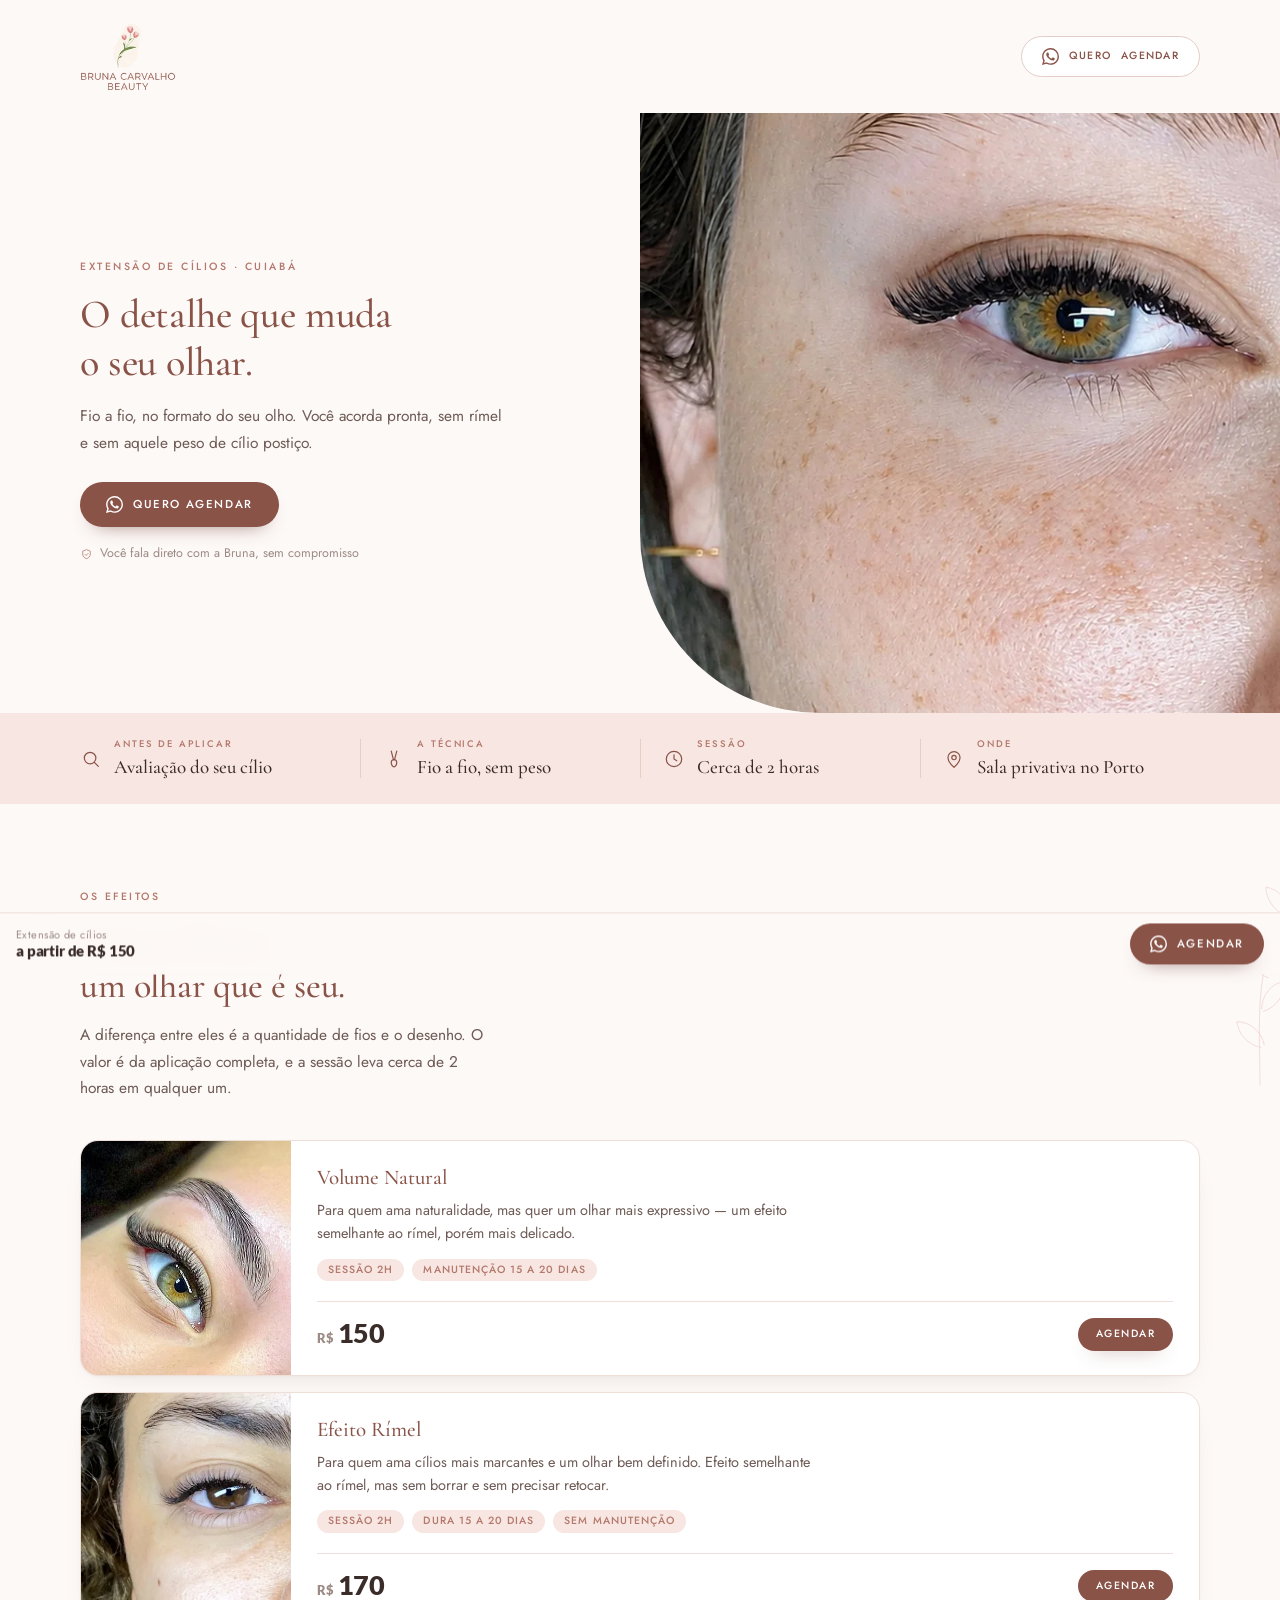
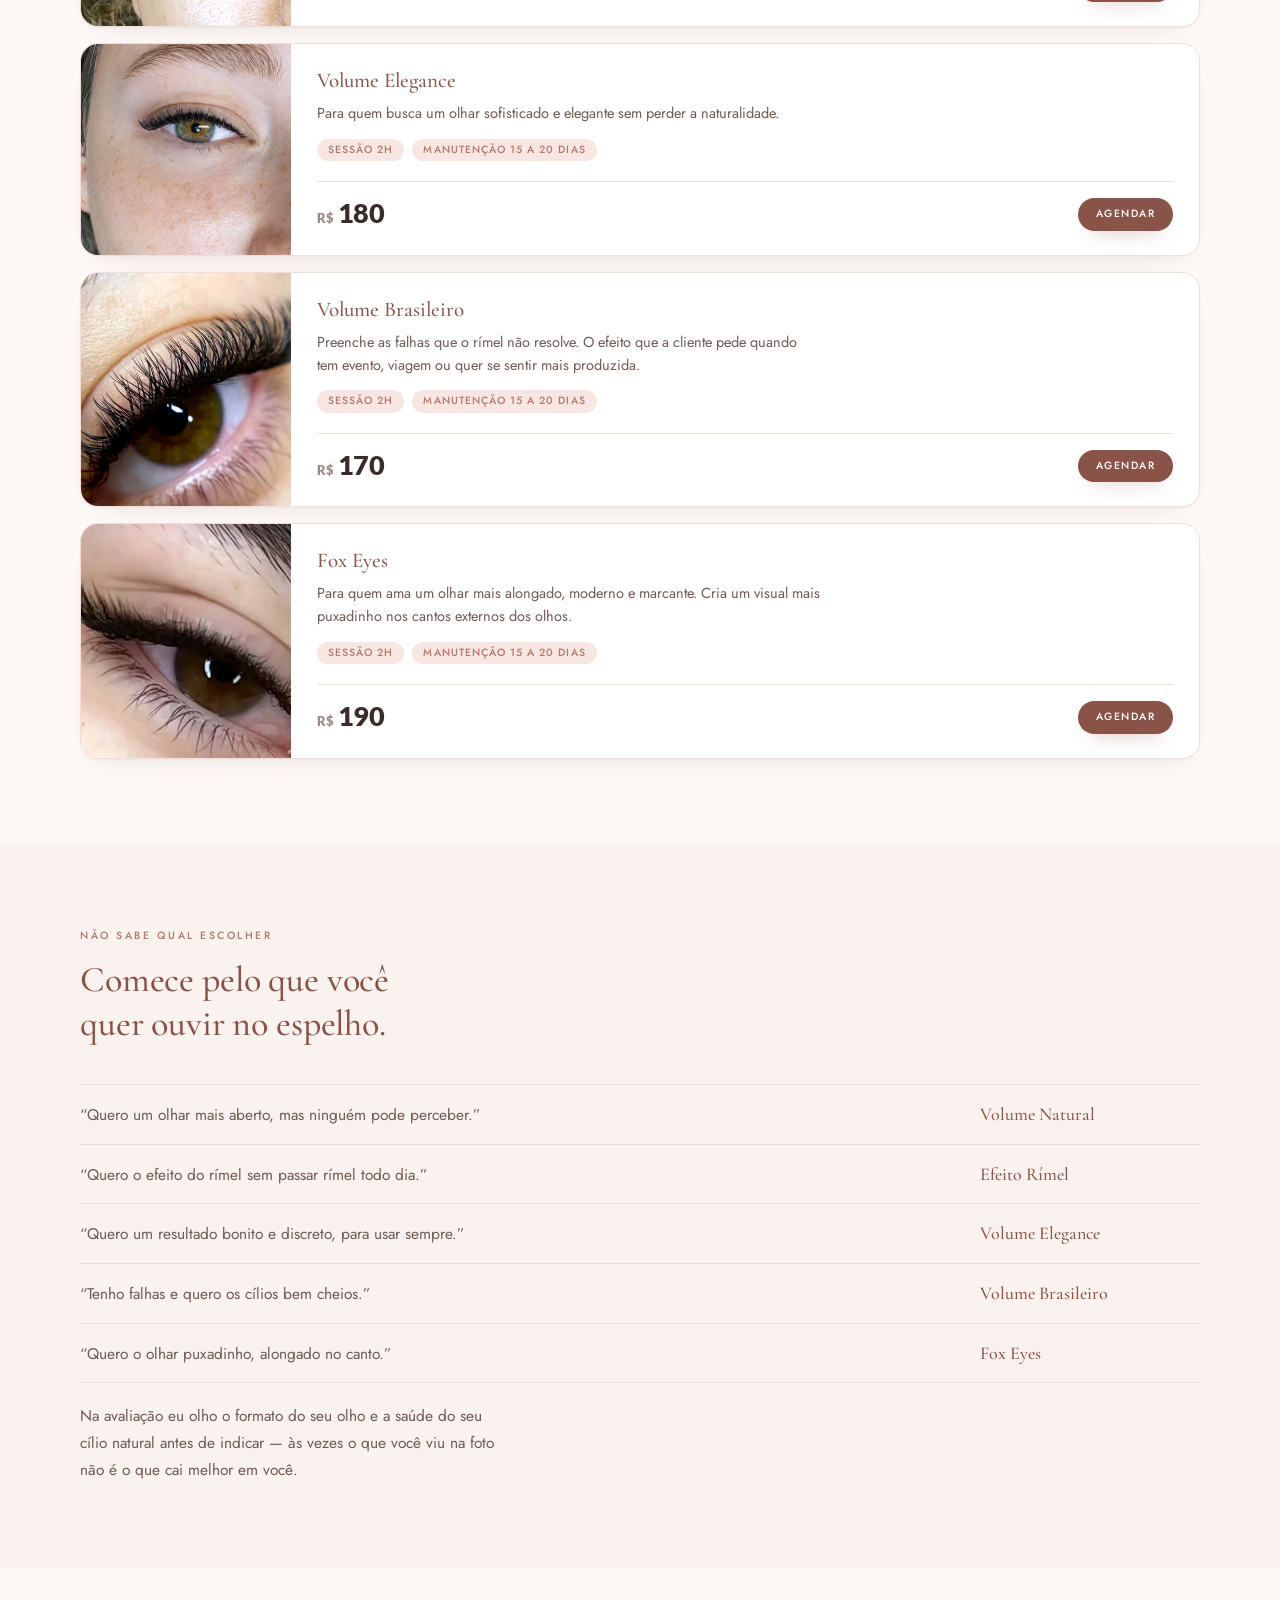
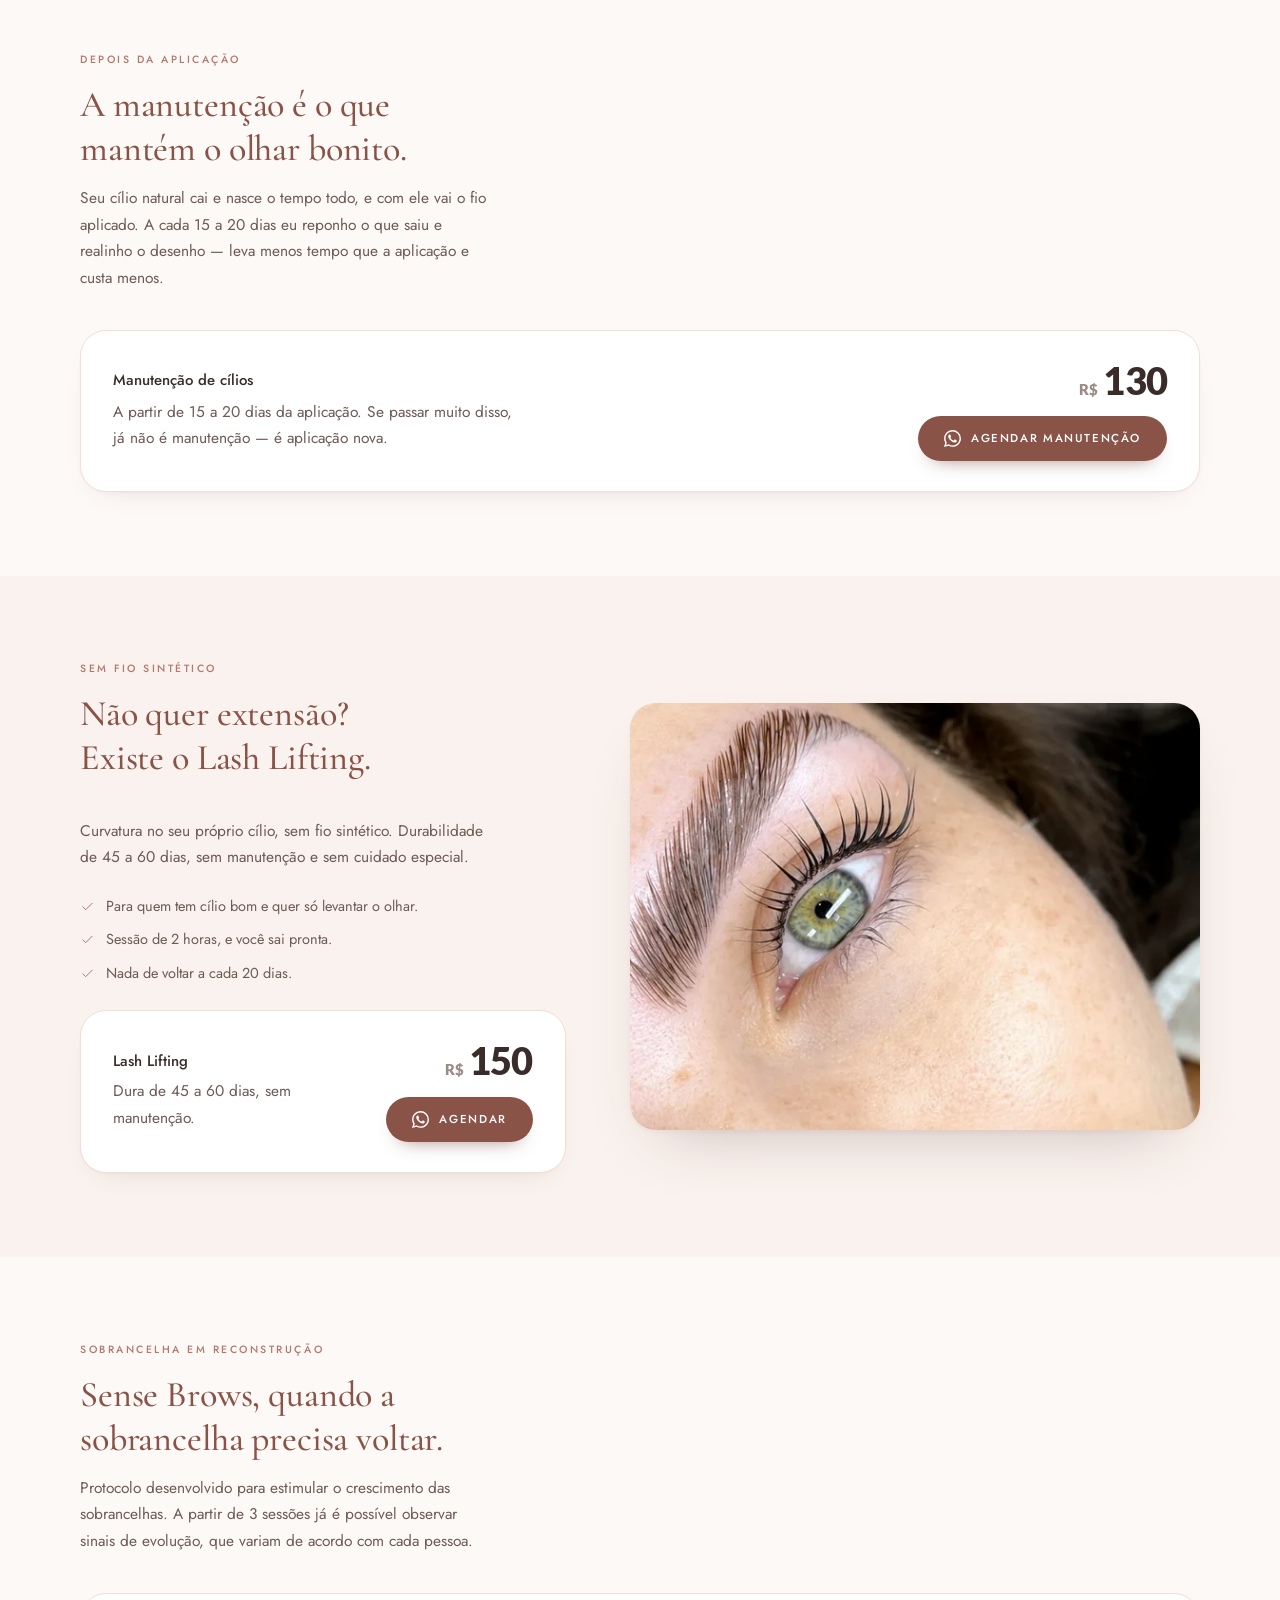
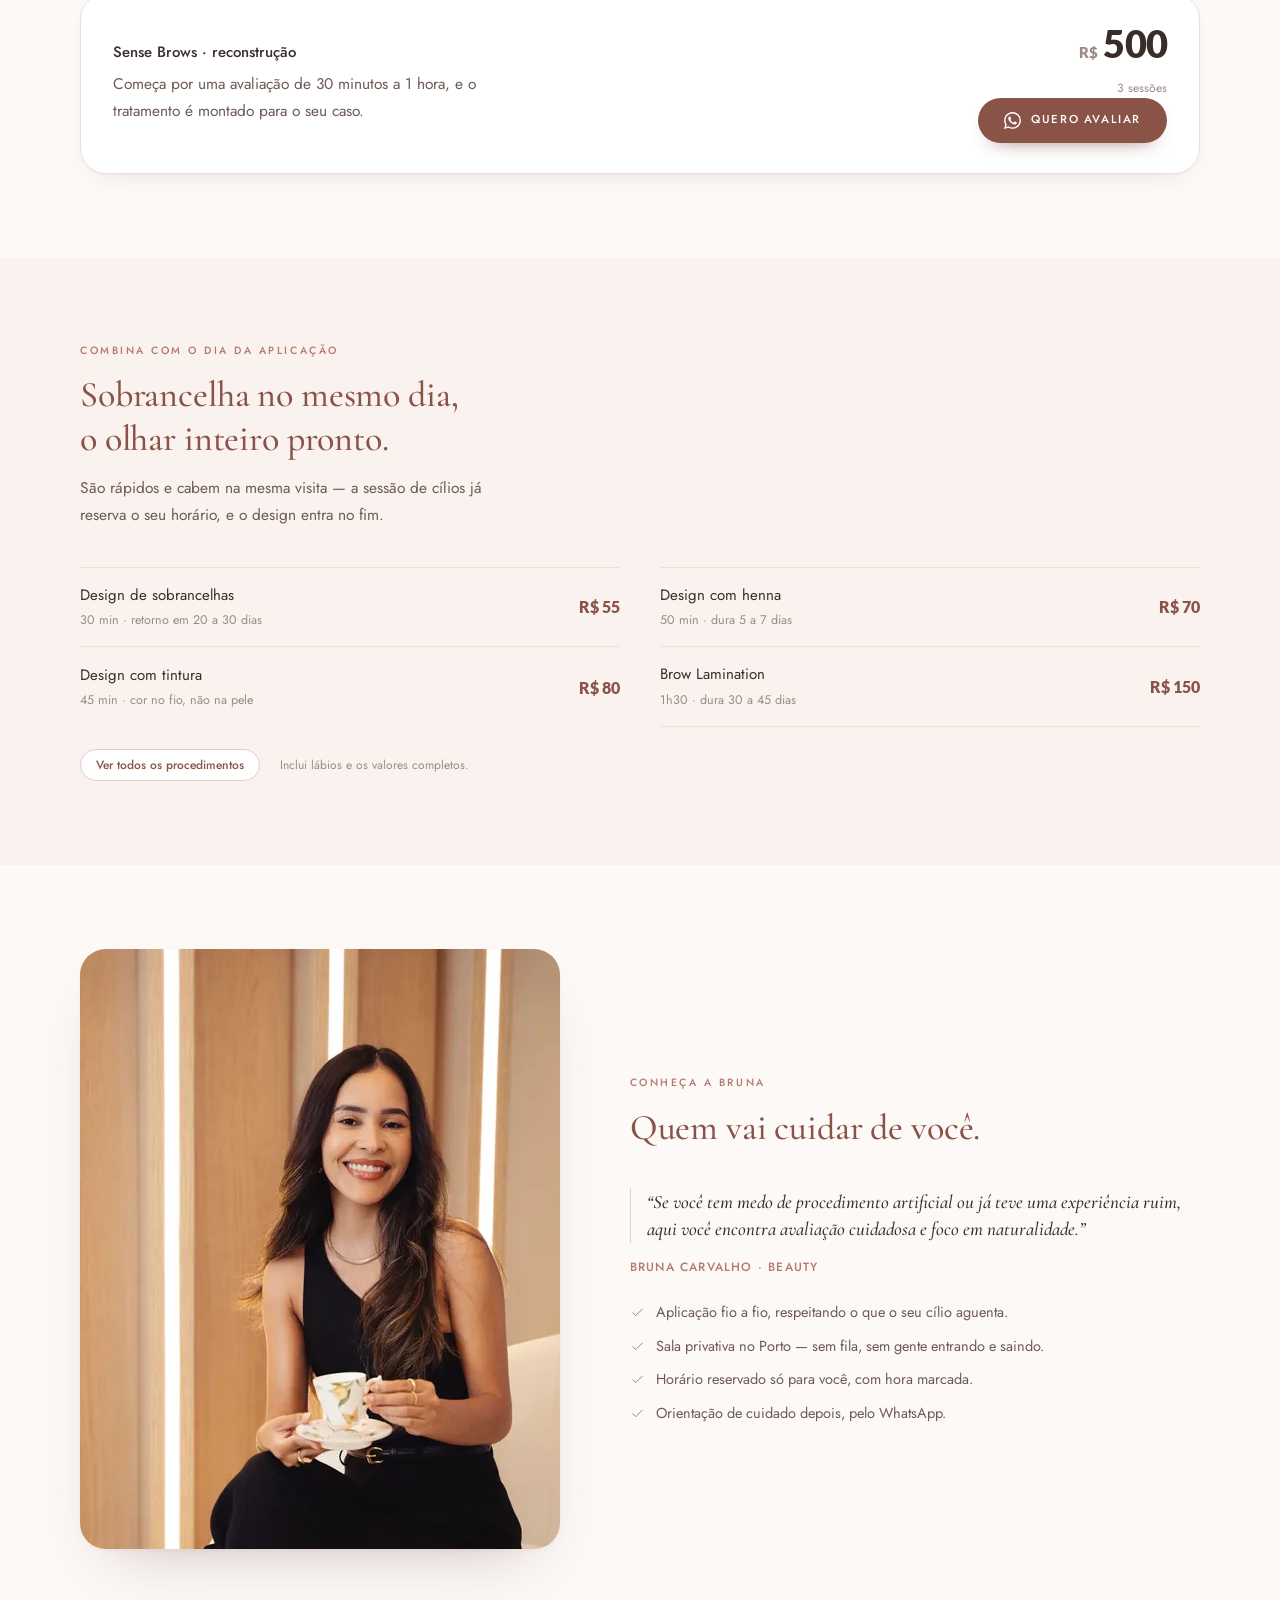
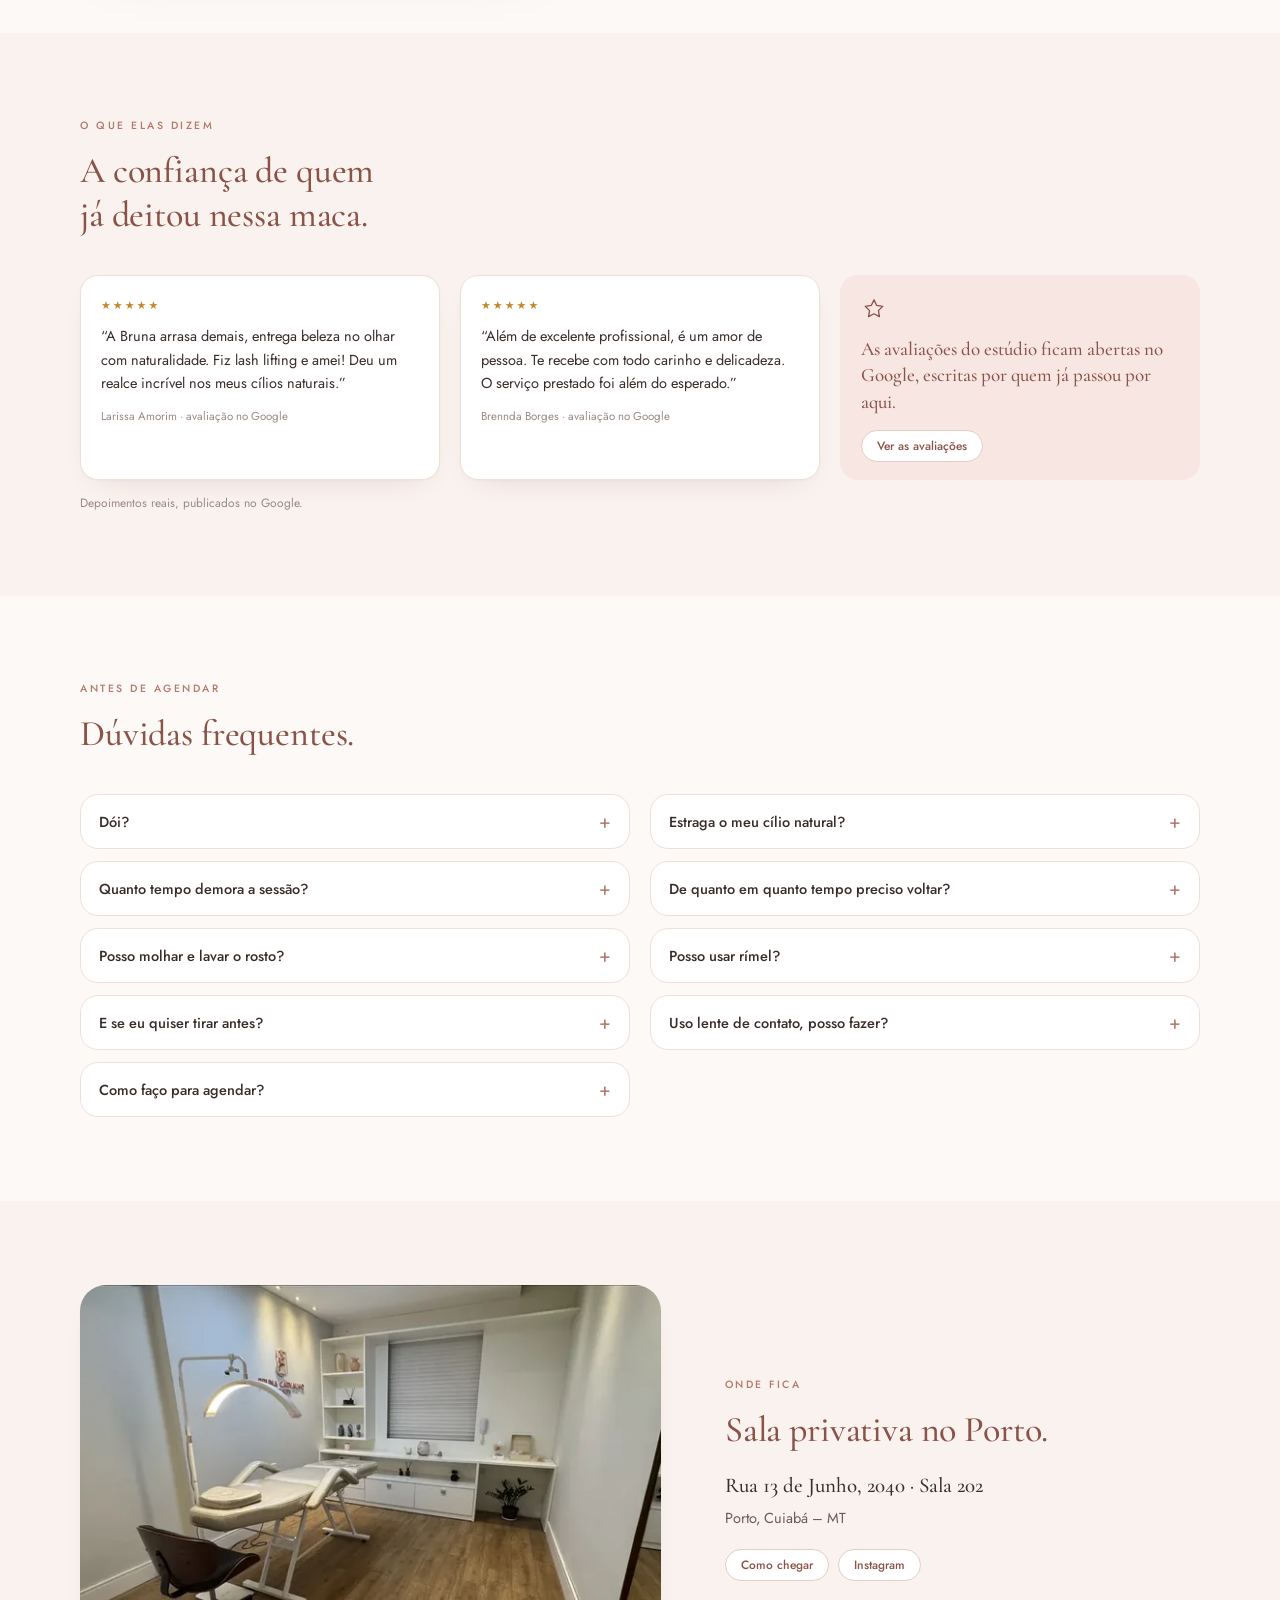
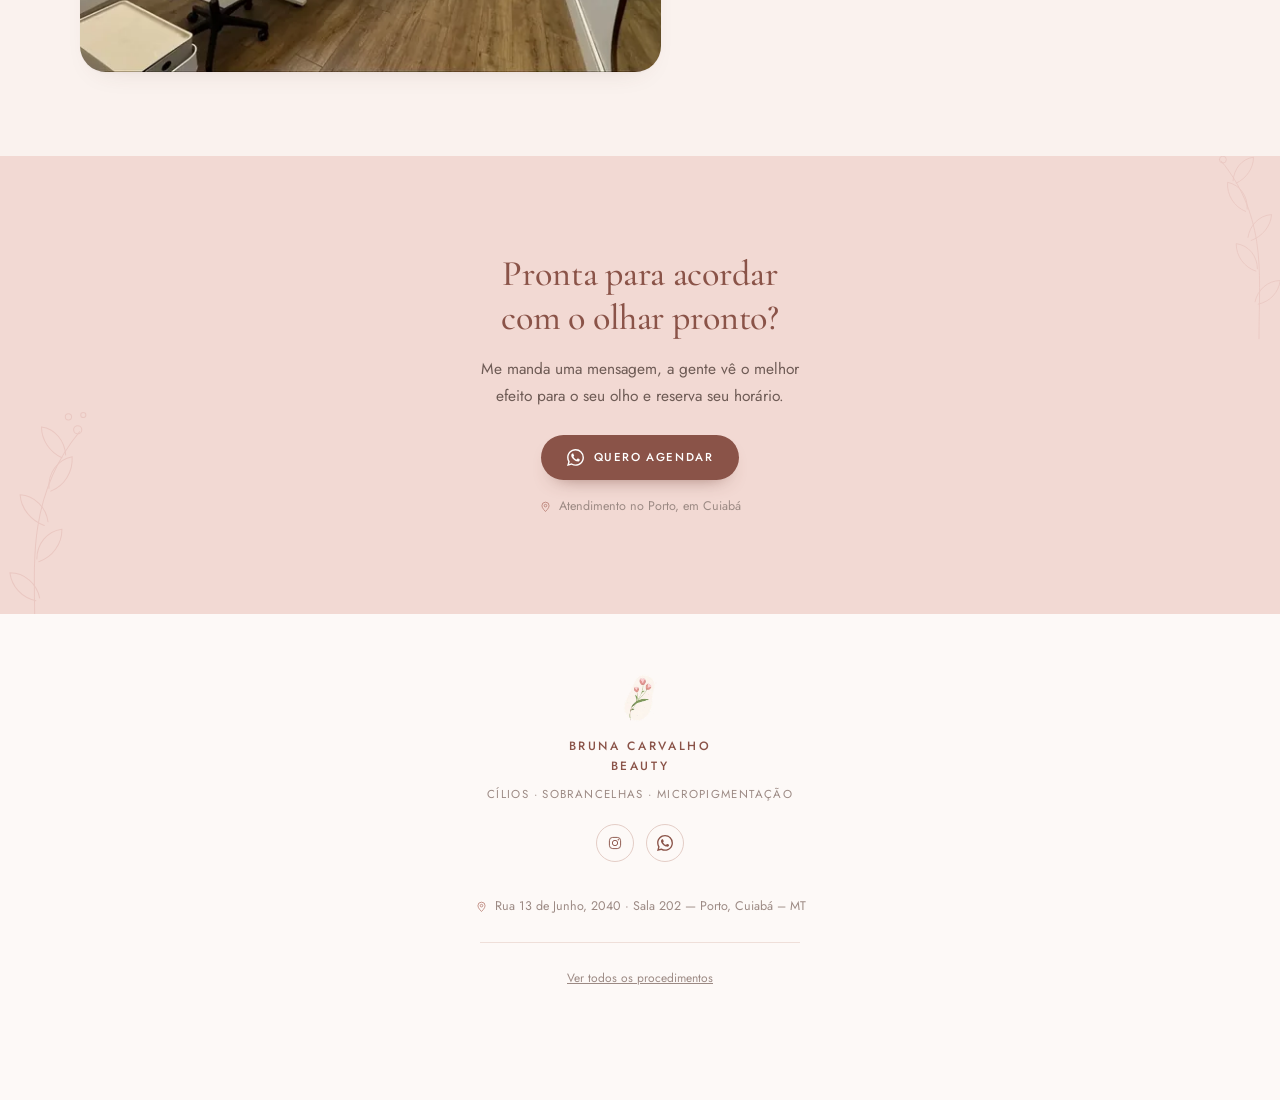
==== cilios/index.html @ a5064b91 "Add files via upload Landing de extensao de cilios" ====
<!doctype html>
<html lang="pt-BR">
<head>
<meta charset="utf-8">
<meta name="viewport" content="width=device-width, initial-scale=1, viewport-fit=cover">
<title>Extensão de Cílios em Cuiabá — Bruna Carvalho Beauty</title>
<meta name="description" content="Extensão de cílios fio a fio no Porto, em Cuiabá. Volume Natural, Efeito Rímel, Elegance, Brasileiro e Fox Eyes a partir de R$ 150, com avaliação do seu cílio antes de aplicar.">
<meta name="theme-color" content="#FDF9F7">
<meta name="color-scheme" content="light only">
<link rel="canonical" href="https://brunacarvalho.social.br/cilios/">
<meta property="og:type" content="website">
<meta property="og:title" content="Extensão de Cílios em Cuiabá — Bruna Carvalho Beauty">
<meta property="og:description" content="Cílios fio a fio, no formato do seu olho. Cinco efeitos a partir de R$ 150, em sala privativa no Porto, em Cuiabá.">
<meta property="og:image" content="https://brunacarvalho.social.br/cilios/img/hero-800.webp">
<meta property="og:locale" content="pt_BR">
<link rel="icon" href="data:image/svg+xml,%3Csvg xmlns='http://www.w3.org/2000/svg' viewBox='0 0 32 32'%3E%3Crect width='32' height='32' rx='7' fill='%23FDF9F7'/%3E%3Ctext x='16' y='22' font-family='Georgia,serif' font-size='17' fill='%238A5348' text-anchor='middle'%3EB%3C/text%3E%3C/svg%3E">
<link rel="preload" as="font" type="font/woff2" href="/assets/fonts/cormorant-garamond-latin-500-normal.woff2" crossorigin>
<link rel="preload" as="font" type="font/woff2" href="/assets/fonts/jost-latin-400-normal.woff2" crossorigin>
<link rel="preload" as="image" href="/cilios/img/hero-800.webp" imagesrcset="/cilios/img/hero-480.webp 480w, /cilios/img/hero-800.webp 800w, /cilios/img/hero-1100.webp 1100w" imagesizes="(max-width:900px) 100vw, 50vw">
<style>
@font-face{font-family:'Cormorant Garamond';font-weight:500;font-display:swap;src:url(/assets/fonts/cormorant-garamond-latin-500-normal.woff2) format('woff2')}
@font-face{font-family:'Cormorant Garamond';font-weight:500;font-style:italic;font-display:swap;src:url(/assets/fonts/cormorant-garamond-latin-500-italic.woff2) format('woff2')}
@font-face{font-family:'Jost';font-weight:400;font-display:swap;src:url(/assets/fonts/jost-latin-400-normal.woff2) format('woff2')}
@font-face{font-family:'Jost';font-weight:500;font-display:swap;src:url(/assets/fonts/jost-latin-500-normal.woff2) format('woff2')}
@font-face{font-family:'Lato';font-weight:900;font-display:swap;src:url(/assets/fonts/lato-latin-900-normal.woff2) format('woff2')}

/* ===================================================================
   TOKENS
   =================================================================== */
:root{
  --ground:#FDF9F7; --surface:#FFFFFF; --cream:#FAF2EE; --blush:#F7E6E1; --blush-2:#F2D9D3;
  --ink:#3A2D29; --ink-2:#6E5B55; --muted:#9C8A84;
  --line:#EFDFD9; --line-2:#E4CDC6;
  --brand:#B4786C; --deep:#8A5348; --deep-2:#73433A; --rose:#DEAEA8; --star:#C08A2E;

  --serif:'Cormorant Garamond',Georgia,serif;
  --sans:'Jost',system-ui,-apple-system,'Segoe UI',sans-serif;
  --num:'Lato',system-ui,sans-serif;

  --pad:20px;                 /* respiro lateral no celular */
  --max:1120px;
  --r-g:26px; --r-c:18px; --r-s:12px;
  --sombra:0 1px 2px rgba(90,58,50,.03), 0 12px 30px -20px rgba(90,58,50,.22);
  --sombra-2:0 2px 4px rgba(90,58,50,.04), 0 30px 60px -34px rgba(90,58,50,.34);
}
*{box-sizing:border-box}
html{-webkit-text-size-adjust:100%;scroll-behavior:smooth}
html,body{max-width:100%;overflow-x:clip}
body{margin:0;background:var(--ground);color:var(--ink-2);
     font-family:var(--sans);font-size:15.5px;line-height:1.7;
     -webkit-font-smoothing:antialiased;text-rendering:optimizeLegibility}
img{max-width:100%;display:block;height:auto}
figure{margin:0}
a{color:inherit}
p{margin:0}
::selection{background:var(--blush)}
.wrap{width:min(100% - (var(--pad) * 2),var(--max));margin-inline:auto}

/* ===================================================================
   TIPOGRAFIA
   =================================================================== */
h1,h2,h3{margin:0;font-weight:500}
h1,h2{font-family:var(--serif);color:var(--deep);letter-spacing:-.004em;line-height:1.22}
h1{font-size:clamp(30px,5.4vw,40px)}
h2{font-size:clamp(27px,4.6vw,36px)}
h3{font-family:var(--sans);font-size:15px;font-weight:500;line-height:1.4;color:var(--ink)}
.olho{display:block;font-family:var(--sans);font-size:10.5px;font-weight:500;
      letter-spacing:.24em;text-transform:uppercase;color:var(--brand);margin:0 0 14px}
.sub{margin-top:16px;font-size:15.5px;line-height:1.72;color:var(--ink-2);max-width:46ch}
.mini{font-size:12px;line-height:1.55;color:var(--muted)}
.num{font-family:var(--num);font-weight:900}

/* ===================================================================
   BOTÕES E SELOS
   =================================================================== */
.btn{display:inline-flex;align-items:center;justify-content:center;gap:10px;
     padding:14px 26px;border-radius:999px;background:var(--deep);color:#fff;text-decoration:none;
     font-size:11.5px;font-weight:500;letter-spacing:.14em;text-transform:uppercase;line-height:1;
     box-shadow:0 10px 20px -14px rgba(115,67,58,.85);
     transition:background .18s ease,transform .18s ease}
.btn:hover{background:var(--deep-2)}
.btn:active{transform:translateY(1px)}
.btn svg{width:17px;height:17px;flex:none}
.btn.clara{background:var(--surface);color:var(--deep);border:1px solid var(--line-2);box-shadow:none}
.btn.clara:hover{background:var(--cream)}
.local{display:inline-flex;align-items:center;gap:7px;margin-top:16px;font-size:12.5px;color:var(--muted)}
.local svg{width:13px;height:13px;flex:none;color:var(--brand)}
.pill{display:inline-flex;align-items:center;gap:7px;padding:9px 15px;border-radius:999px;
      border:1px solid var(--line-2);background:var(--surface);color:var(--deep);
      text-decoration:none;font-size:12px;font-weight:500;line-height:1;transition:border-color .18s}
.pill:hover{border-color:var(--brand)}

/* ===================================================================
   ORNAMENTO
   =================================================================== */
.ramo{display:none;position:absolute;color:var(--rose);opacity:.4;pointer-events:none;z-index:0}
.fim .ramo{display:block}
.ramo svg{width:100%;height:auto;display:block}

/* ===================================================================
   TOPO
   =================================================================== */
.topo{position:relative;z-index:3;background:var(--ground)}
.topo .wrap{display:flex;align-items:center;justify-content:space-between;padding:16px 0}
.topo img{width:84px;height:auto}
.topo .btn{padding:10px 16px;font-size:10px;letter-spacing:.12em}
.so-desk{display:none}

/* ===================================================================
   HERO
   =================================================================== */
.hero{position:relative;background:var(--ground);padding:0 0 44px}
.hero-foto{position:relative;overflow:hidden;border-bottom-left-radius:90px}
.hero-foto img{width:100%;height:clamp(260px,52vw,330px);object-fit:cover;object-position:58% 34%}
.hero-copy{padding:32px var(--pad) 0}
.hero-copy .btn{margin-top:26px}

/* faixa de confiança */
.confia{background:var(--blush);position:relative;z-index:1}
.confia .wrap{display:grid;grid-template-columns:1fr;gap:0;padding:4px 0}
.confia .it{display:grid;grid-template-columns:auto 1fr;gap:13px;align-items:center;padding:14px 2px}
.confia .it + .it{border-top:1px solid rgba(180,120,108,.2)}
.confia svg{width:20px;height:20px;color:var(--deep);display:block;stroke-width:1.3}
.confia span{display:block;font-size:9.5px;font-weight:500;letter-spacing:.2em;
             text-transform:uppercase;color:var(--brand);line-height:1.2}
.confia b{display:block;margin-top:5px;font-family:var(--serif);font-size:19px;font-weight:500;
          color:var(--ink);line-height:1.2}

/* ===================================================================
   SEÇÕES
   =================================================================== */
section{position:relative;padding:56px 0;overflow:hidden}
.cream{background:var(--cream)}
.branco{background:var(--surface)}
.cab{margin-bottom:28px;position:relative;z-index:1}
.cab .sub{margin-top:14px}

/* antes e depois */
.pares{display:grid;gap:18px}
.moldura{position:relative;border-radius:var(--r-c);overflow:hidden;box-shadow:var(--sombra)}
.moldura img{width:100%;aspect-ratio:3/2;object-fit:cover}
.moldura .tag{position:absolute;bottom:12px;font-size:9.5px;letter-spacing:.18em;text-transform:uppercase;
  background:rgba(255,255,255,.93);padding:6px 12px;border-radius:999px;color:var(--deep);font-weight:500}
.moldura .tag.a{left:12px}
.moldura .tag.d{left:calc(50% + 12px)}
.par figure{margin:0}
.par figcaption{margin-top:10px}
.creditos{margin-top:18px}

/* lista com ícone */
.itens{display:grid;gap:22px}
.item{display:grid;grid-template-columns:44px 1fr;gap:16px;align-items:start}
.item .ic{width:44px;height:44px;border-radius:50%;background:var(--blush);display:grid;place-items:center}
.item .ic svg{width:19px;height:19px;color:var(--deep);stroke-width:1.3}
.item p{margin-top:5px;font-size:14.5px;line-height:1.62}
.dupla{display:grid;gap:32px}
.dupla .foto{order:2}
.dupla .foto img{border-radius:var(--r-g);aspect-ratio:4/5;object-fit:cover;box-shadow:var(--sombra-2)}
.dupla .foto img.larga{aspect-ratio:4/3}

/* etapas */
.etapas{display:grid;gap:0;position:relative}
.etapa{position:relative;padding:0 0 26px 60px}
.etapa:last-child{padding-bottom:0}
.etapa::before{content:"";position:absolute;left:19px;top:40px;bottom:-4px;width:1px;background:var(--line-2)}
.etapa:last-child::before{display:none}
.etapa .n{position:absolute;left:0;top:0;width:38px;height:38px;border-radius:50%;
  background:var(--deep);color:#fff;display:grid;place-items:center;
  font-family:var(--num);font-weight:900;font-size:12px;letter-spacing:.02em}
.etapa h3{padding-top:9px;color:var(--deep);font-family:var(--serif);font-size:20px;font-weight:500}
.etapa p{margin-top:5px;font-size:14.5px;line-height:1.62}
.sala{margin-top:34px}
.sala img{border-radius:var(--r-g);aspect-ratio:3/2;object-fit:cover;box-shadow:var(--sombra)}
.sala figcaption{margin-top:10px}

/* bruna */
.fala{font-family:var(--serif);font-style:italic;font-size:19px;line-height:1.45;color:var(--ink);
      padding-left:16px;border-left:1px solid var(--line-2);margin-top:18px}
.nome{display:block;margin-top:14px;font-size:12px;font-weight:500;letter-spacing:.1em;
      text-transform:uppercase;color:var(--brand)}
.checks{margin:24px 0 0;padding:0;list-style:none;display:grid;gap:11px}
.checks li{display:flex;gap:11px;align-items:flex-start;font-size:14.5px;color:var(--ink-2);line-height:1.55}
.checks svg{width:15px;height:15px;flex:none;color:var(--brand);margin-top:4px;stroke-width:1.6}

/* depoimentos */
.deps{display:grid;gap:14px}
.dep{background:var(--surface);border:1px solid var(--line);border-radius:var(--r-c);
     padding:20px 20px 17px;box-shadow:var(--sombra)}
.dep .estrelas{color:var(--star);letter-spacing:2px;font-size:11px;display:block;margin-bottom:10px}
.dep p{font-size:14.5px;line-height:1.62;color:var(--ink)}
.dep .quem{margin-top:12px;font-size:11.5px;color:var(--muted)}
.dep.destaque{background:var(--blush);border-color:transparent;box-shadow:none;
  display:flex;flex-direction:column;align-items:flex-start;justify-content:center;gap:14px}
.dep.destaque svg{width:26px;height:26px;color:var(--deep);stroke-width:1.2}
.dep.destaque p{font-family:var(--serif);font-size:19px;line-height:1.4;color:var(--deep)}
.deps + .mini{margin-top:14px}
.deps + .mini a{color:var(--deep)}

/* valor */
.valor{display:grid;gap:28px}
.card-valor{background:var(--surface);border:1px solid var(--line);border-radius:var(--r-g);
            padding:26px 24px 24px;box-shadow:var(--sombra-2)}
.card-valor .rot{font-size:10px;font-weight:500;letter-spacing:.22em;text-transform:uppercase;color:var(--brand)}
.card-valor .v{display:flex;align-items:flex-start;gap:6px;margin-top:10px;color:var(--ink)}
.card-valor .cifra{font-family:var(--num);font-weight:900;font-size:17px;line-height:1;padding-top:8px;color:var(--muted)}
.card-valor .n{font-family:var(--num);font-weight:900;font-size:clamp(46px,12vw,56px);line-height:.88;letter-spacing:-.025em}
.card-valor .cond{margin:20px 0 22px;padding-top:16px;border-top:1px solid var(--line);
                  display:grid;gap:8px;font-size:14.5px}
.card-valor .cond b{font-weight:500;color:var(--ink)}
.card-valor .mini{margin-top:12px}

/* faq */
.faq{display:grid;gap:10px}
.faq details{background:var(--surface);border:1px solid var(--line);border-radius:var(--r-c);
             transition:border-color .18s}
.faq details[open]{border-color:var(--line-2)}
.faq summary{list-style:none;cursor:pointer;padding:16px 18px;display:flex;gap:14px;
             align-items:center;justify-content:space-between;
             font-size:14.5px;font-weight:500;color:var(--ink);line-height:1.45}
.faq summary::-webkit-details-marker{display:none}
.faq summary::after{content:"+";font-family:var(--sans);font-size:19px;font-weight:400;line-height:1;
                    color:var(--brand);transition:transform .2s ease;flex:none}
.faq details[open] summary::after{transform:rotate(45deg)}
.faq p{padding:0 18px 18px;font-size:14.5px;line-height:1.65}

/* onde */
.onde{display:grid;gap:26px}
.onde img{border-radius:var(--r-g);aspect-ratio:3/2;object-fit:cover;box-shadow:var(--sombra)}
.end{margin-top:16px;font-size:14.5px}
.end b{display:block;font-family:var(--serif);font-size:21px;font-weight:500;color:var(--ink);margin-bottom:2px}
.links{display:flex;gap:9px;flex-wrap:wrap;margin-top:18px}

/* fechamento */
.fim{position:relative;background:var(--blush-2);text-align:center;padding:60px 0;overflow:hidden}
.fim h2{margin-inline:auto}
.fim .sub{margin:16px auto 0;max-width:38ch}
.fim .btn{margin-top:26px}
.fim .local{display:flex;justify-content:center;margin-top:16px}

/* rodapé */
footer{background:var(--ground);padding:44px 0 120px;text-align:center}
footer .marca{width:34px;margin:0 auto 14px;opacity:.9}
footer .nome-marca{font-family:var(--sans);font-size:12px;font-weight:500;letter-spacing:.22em;
                   text-transform:uppercase;color:var(--deep);line-height:1.7}
footer .tags{margin-top:8px;font-size:11.5px;letter-spacing:.12em;text-transform:uppercase;color:var(--muted)}
footer .redes{display:flex;justify-content:center;gap:12px;margin:20px 0 18px}
footer .redes a{width:38px;height:38px;border-radius:50%;border:1px solid var(--line-2);
                display:grid;place-items:center;color:var(--deep);transition:border-color .18s}
footer .redes a:hover{border-color:var(--brand)}
footer .redes svg{width:16px;height:16px}
footer .risco{width:min(100%,320px);height:1px;background:var(--line);margin:20px auto}

/* barra fixa */
#sticky{position:fixed;left:0;right:0;bottom:0;z-index:9;display:flex;align-items:center;
  justify-content:space-between;gap:14px;padding:10px 16px calc(10px + env(safe-area-inset-bottom));
  background:rgba(253,249,247,.94);backdrop-filter:blur(12px);-webkit-backdrop-filter:blur(12px);
  border-top:1px solid var(--line);transform:translateY(120%);transition:transform .28s ease}
#sticky.on{transform:none}
#sticky .p{font-size:11px;color:var(--muted);line-height:1.3;letter-spacing:.04em}
#sticky .p b{display:block;font-family:var(--num);font-weight:900;font-size:15px;color:var(--ink);letter-spacing:-.01em}
#sticky .btn{padding:12px 20px}

/* ===================================================================
   DESKTOP
   =================================================================== */
@media (min-width:900px){
  :root{--pad:32px}
  body{font-size:16px}
  .topo .wrap{padding:22px 0}
  .topo img{width:96px}
  .topo .btn{padding:11px 20px;font-size:10.5px}
  .so-desk{display:inline}

  .hero{display:grid;grid-template-columns:minmax(0,1fr) minmax(0,1fr);align-items:center;
        min-height:min(76vh,600px);padding:0}
  .hero-foto{order:2;position:absolute;right:0;top:0;bottom:0;width:50vw;
             border-bottom-left-radius:180px;border-top-left-radius:0}
  .hero-foto img{width:100%;height:100%}
  .hero-copy{grid-column:1;padding:48px 56px 48px max(var(--pad),calc((100vw - var(--max)) / 2));
             max-width:none}
  .ramo{display:block}
  .hero-copy > *{max-width:470px}
  .hero-copy .sub{max-width:430px}

  .confia .wrap{grid-template-columns:repeat(4,1fr);padding:26px 0}
  .confia .it{grid-template-columns:auto 1fr;gap:12px;align-items:center;padding:0 22px;
              border-top:0}
  .confia .it + .it{border-top:0;border-left:1px solid rgba(180,120,108,.22)}
  .confia .it:first-child{padding-left:0}
  .confia .it:last-child{padding-right:0}
  .confia svg{width:22px;height:22px;margin:0}
  .confia b{font-size:19px}
  .confia span{font-size:9.5px}

  section{padding:84px 0}
  .cab{margin-bottom:38px}
  .pares{grid-template-columns:1fr 1fr;gap:26px}
  .dupla{grid-template-columns:minmax(0,.92fr) minmax(0,1.08fr);gap:clamp(40px,5vw,70px);align-items:center}
  .dupla .foto{order:0}
  .dupla.inverte .foto{order:2}
  .itens{gap:24px}
  .etapas{grid-template-columns:repeat(4,1fr);gap:0 clamp(24px,3vw,40px)}
  .etapa{padding:0}
  .etapa .n{position:static;margin-bottom:20px}
  .etapa::before{left:46px;right:calc(-1 * clamp(24px,3vw,40px) - 8px);top:19px;bottom:auto;width:auto;height:1px}
  .etapa h3{padding-top:0;font-size:21px}
  .etapas .etapa:last-child::before{display:none}
  .etapa p{margin-top:7px}
  .sala{margin-top:48px}
  .sala img{aspect-ratio:21/9}
  .deps{grid-template-columns:repeat(3,1fr);gap:20px}
  .valor{grid-template-columns:minmax(0,420px) minmax(0,1fr);gap:clamp(44px,5vw,72px);align-items:center}
  .card-valor{padding:32px 30px 28px}
  .faq{grid-template-columns:1fr 1fr;gap:12px 20px;align-content:start}
  .onde{grid-template-columns:minmax(0,1.1fr) minmax(0,.9fr);gap:clamp(40px,5vw,64px);align-items:center}
  .fim{padding:96px 0}
  footer{padding:60px 0 110px}
}
@media (min-width:1180px){
  .hero-copy{padding-right:76px}
}
@media (prefers-reduced-motion:reduce){
  html{scroll-behavior:auto}
  *{transition:none!important}
}

/* ===================================================================
   FICHAS DE PROCEDIMENTO (os cinco volumes)
   =================================================================== */
.fichas{display:grid;gap:14px}
.ficha{background:var(--surface);border:1px solid var(--line);border-radius:var(--r-c);
       overflow:hidden;box-shadow:var(--sombra)}
.ficha .foto img{width:100%;aspect-ratio:4/3;object-fit:cover}
.ficha .corpo{padding:18px 18px 20px}
.ficha h3{font-family:var(--serif);font-size:21px;font-weight:500;color:var(--deep);line-height:1.2}
.ficha p{margin-top:8px;font-size:14.5px;line-height:1.6}
.ficha .specs{display:flex;flex-wrap:wrap;gap:6px 8px;margin-top:14px}
.ficha .specs span{font-size:10.5px;font-weight:500;letter-spacing:.1em;text-transform:uppercase;
  color:var(--brand);background:var(--blush);border-radius:999px;padding:6px 11px;line-height:1}
.ficha .pe{display:flex;align-items:center;justify-content:space-between;gap:14px;
           margin-top:18px;padding-top:16px;border-top:1px solid var(--line)}
.ficha .v{display:flex;align-items:baseline;gap:4px;color:var(--ink)}
.ficha .v .cifra{font-family:var(--num);font-weight:900;font-size:13px;color:var(--muted)}
.ficha .v .n{font-family:var(--num);font-weight:900;font-size:27px;line-height:1;letter-spacing:-.02em}
.ficha .btn{padding:11px 18px;font-size:10.5px}

/* escolha do efeito */
.escolha{display:grid;gap:0;margin-top:4px}
.escolha div{display:grid;grid-template-columns:1fr auto;gap:10px 18px;align-items:baseline;
             padding:14px 0;border-top:1px solid var(--line)}
.escolha div:last-child{border-bottom:1px solid var(--line)}
.escolha .q{font-size:14.5px;color:var(--ink-2)}
.escolha .r{font-family:var(--serif);font-size:18px;color:var(--deep);white-space:nowrap}
.nota-escolha{margin-top:20px}

/* lista compacta (sobrancelhas complementares) */
.simples{display:grid;gap:0;margin-top:4px}
.simples a{display:grid;grid-template-columns:1fr auto;gap:12px 18px;align-items:center;
           padding:15px 0;border-top:1px solid var(--line);text-decoration:none;transition:opacity .16s}
.simples a:last-child{border-bottom:1px solid var(--line)}
.simples a:hover{opacity:.7}
.simples .nm{font-size:15px;color:var(--ink)}
.simples .nm small{display:block;margin-top:2px;font-size:12.5px;color:var(--muted)}
.simples .vl{font-family:var(--num);font-weight:900;font-size:16px;color:var(--deep);white-space:nowrap}
.pos-lista{margin-top:22px;display:flex;flex-wrap:wrap;gap:14px 20px;align-items:center}

/* destaque (manutenção) */
.faixa-nota{background:var(--surface);border:1px solid var(--line);border-radius:var(--r-g);
            padding:24px 22px;box-shadow:var(--sombra)}
.faixa-nota .v{display:flex;align-items:baseline;gap:5px;margin-top:12px;color:var(--ink)}
.faixa-nota .v .cifra{font-family:var(--num);font-weight:900;font-size:15px;color:var(--muted)}
.faixa-nota .v .n{font-family:var(--num);font-weight:900;font-size:38px;line-height:1;letter-spacing:-.02em}
.faixa-nota .btn{margin-top:18px}

@media (min-width:900px){
  .fichas{grid-template-columns:1fr;gap:16px}
  .ficha{display:grid;grid-template-columns:210px minmax(0,1fr);align-items:stretch}
  .ficha .foto img{height:100%;aspect-ratio:auto;min-height:180px}
  .ficha .corpo{padding:24px 26px;display:grid;align-content:center}
  .ficha p{max-width:56ch}
  .ficha .pe{margin-top:20px}
  .escolha div{grid-template-columns:1fr 220px}
  .escolha .q{font-size:15.5px}
  .simples{grid-template-columns:1fr 1fr;gap:0 40px}
  .simples a:nth-child(2){border-top:1px solid var(--line)}
  .faixa-nota{display:grid;grid-template-columns:minmax(0,1fr) auto;gap:40px;align-items:center;
              padding:30px 32px}
  .faixa-nota .btn{margin-top:0}
  .faixa-nota .lado{text-align:right}
  .faixa-nota .v{justify-content:flex-end;margin-top:0;margin-bottom:14px}
}
</style>
<!-- ====== Pixel + Google Ads: fila agora, script depois do 1o toque ====== -->
<script>
!function(f,b,e,v,n,t,s){if(f.fbq)return;n=f.fbq=function(){n.callMethod?n.callMethod.apply(n,arguments):n.queue.push(arguments)};if(!f._fbq)f._fbq=n;n.push=n;n.loaded=!0;n.version='2.0';n.queue=[]}(window,document,'script');
fbq('init','1607709067684946');fbq('track','PageView');
window.dataLayer=window.dataLayer||[];function gtag(){dataLayer.push(arguments)}
gtag('js',new Date());gtag('config','AW-17940435675');
(function(){
  var feito=false,timer;
  function carrega(){
    if(feito)return; feito=true; clearTimeout(timer);
    ['https://connect.facebook.net/en_US/fbevents.js',
     'https://www.googletagmanager.com/gtag/js?id=AW-17940435675'
    ].forEach(function(src){var t=document.createElement('script');t.async=true;t.src=src;document.head.appendChild(t);});
  }
  ['pointerdown','touchstart','scroll','keydown','mousemove'].forEach(function(ev){
    window.addEventListener(ev,carrega,{passive:true,once:true});
  });
  timer=setTimeout(carrega,4000);
})();
</script>
<noscript><img height="1" width="1" style="display:none" alt="" src="https://www.facebook.com/tr?id=1607709067684946&ev=PageView&noscript=1"></noscript>
<script type="application/ld+json">{"@context":"https://schema.org","@graph":[{"@type":["BeautySalon","LocalBusiness"],"@id":"https://brunacarvalho.social.br/#estudio","name":"Bruna Carvalho Beauty","description":"Estúdio de extensão de cílios, design de sobrancelhas e micropigmentação labial no bairro Porto, em Cuiabá.","url":"https://brunacarvalho.social.br/","image":"https://brunacarvalho.social.br/labios/img/estudio-1200.webp","logo":"https://brunacarvalho.social.br/labios/img/logo.webp","telephone":"+55 65 99220-8250","priceRange":"$$","currenciesAccepted":"BRL","address":{"@type":"PostalAddress","streetAddress":"Rua 13 de Junho, 2040 — Sala 202","addressLocality":"Cuiabá","addressRegion":"MT","addressCountry":"BR"},"areaServed":{"@type":"City","name":"Cuiabá"},"sameAs":["https://www.instagram.com/bruna.carvalhol/","https://maps.google.com/?cid=12128612125764144780"]},{"@type":"Service","@id":"https://brunacarvalho.social.br/cilios/#servico","name":"Extensão de cílios em Cuiabá","serviceType":"Extensão de cílios","url":"https://brunacarvalho.social.br/cilios/","provider":{"@id":"https://brunacarvalho.social.br/#estudio"},"areaServed":{"@type":"City","name":"Cuiabá"},"description":"Extensão de cílios fio a fio em sala privativa, com avaliação do cílio natural antes da aplicação. Sessão de cerca de 2 horas e manutenção a cada 15 a 20 dias.","hasOfferCatalog":{"@type":"OfferCatalog","name":"Efeitos de extensão de cílios","itemListElement":[{"@type":"Offer","name":"Volume Natural","price":"150","priceCurrency":"BRL"},{"@type":"Offer","name":"Efeito Rímel","price":"170","priceCurrency":"BRL"},{"@type":"Offer","name":"Volume Brasileiro","price":"170","priceCurrency":"BRL"},{"@type":"Offer","name":"Volume Elegance","price":"180","priceCurrency":"BRL"},{"@type":"Offer","name":"Fox Eyes","price":"190","priceCurrency":"BRL"},{"@type":"Offer","name":"Manutenção de cílios","price":"130","priceCurrency":"BRL"},{"@type":"Offer","name":"Lash Lifting","price":"150","priceCurrency":"BRL"}]},"offers":{"@type":"AggregateOffer","lowPrice":"150","highPrice":"190","priceCurrency":"BRL","offerCount":"5","availability":"https://schema.org/InStock","url":"https://brunacarvalho.social.br/cilios/"}},{"@type":"FAQPage","@id":"https://brunacarvalho.social.br/cilios/#faq","mainEntity":[{"@type":"Question","name":"Dói?","acceptedAnswer":{"@type":"Answer","text":"Não. Você fica deitada de olhos fechados e os fios são aplicados um a um, sem encostar na pele. A maior parte das clientes cochila durante a sessão."}},{"@type":"Question","name":"Estraga o meu cílio natural?","acceptedAnswer":{"@type":"Answer","text":"Não, quando a aplicação respeita a espessura que o seu fio aguenta e a manutenção é feita no prazo. O que danifica é peso demais, fio colado na pele e cliente puxando em casa."}},{"@type":"Question","name":"Quanto tempo demora a sessão?","acceptedAnswer":{"@type":"Answer","text":"Cerca de 2 horas para a aplicação completa, em qualquer um dos efeitos. A manutenção leva menos."}},{"@type":"Question","name":"De quanto em quanto tempo preciso voltar?","acceptedAnswer":{"@type":"Answer","text":"A cada 15 a 20 dias para a manutenção, que custa R$ 130. Se passar muito desse prazo, cai fio demais e a aplicação vira uma nova."}},{"@type":"Question","name":"Posso molhar e lavar o rosto?","acceptedAnswer":{"@type":"Answer","text":"Pode, e deve: cílio limpo dura mais. O cuidado é evitar vapor, sauna e esfregar a região nas primeiras horas."}},{"@type":"Question","name":"Posso usar rímel?","acceptedAnswer":{"@type":"Answer","text":"Não precisa — o efeito já é esse. Rímel comum e demaquilante oleoso soltam a cola e encurtam a durabilidade."}},{"@type":"Question","name":"E se eu quiser tirar antes?","acceptedAnswer":{"@type":"Answer","text":"A remoção é feita no estúdio, com produto próprio. Nunca puxe em casa: é assim que o cílio natural se quebra."}},{"@type":"Question","name":"Uso lente de contato, posso fazer?","acceptedAnswer":{"@type":"Answer","text":"Pode. É só avisar na hora de marcar e vir sem lente no dia."}},{"@type":"Question","name":"Qual a diferença entre os efeitos?","acceptedAnswer":{"@type":"Answer","text":"A quantidade de fios e o desenho. Volume Natural é o mais discreto; Efeito Rímel define como um rímel; Elegance é sofisticado sem exagero; Brasileiro preenche falhas; Fox Eyes alonga o canto externo."}}]}]}</script>
</head>
<body>

<svg width="0" height="0" style="position:absolute" aria-hidden="true" focusable="false">
  <defs>
    <g id="s-estrela"><path d="M12 3.6l2.5 5.1 5.6.8-4 4 .9 5.6L12 16.4l-5 2.7.9-5.6-4-4 5.6-.8z" fill="none" stroke="currentColor" stroke-linejoin="round"/></g>
    <g id="s-escudo"><path d="M12 3l7 2.8v5.4c0 4.1-2.9 7.5-7 8.5-4.1-1-7-4.4-7-8.5V5.8z" fill="none" stroke="currentColor" stroke-linejoin="round"/><path d="M9.2 11.9l2 2 3.6-3.7" fill="none" stroke="currentColor" stroke-linecap="round" stroke-linejoin="round"/></g>
    <g id="s-relogio"><circle cx="12" cy="12" r="8.4" fill="none" stroke="currentColor"/><path d="M12 7.4V12l3 1.8" fill="none" stroke="currentColor" stroke-linecap="round"/></g>
    <g id="s-lupa"><circle cx="11" cy="11" r="6.3" fill="none" stroke="currentColor"/><path d="M15.6 15.6L20 20" fill="none" stroke="currentColor" stroke-linecap="round"/></g>
    <g id="s-olho"><path d="M2.6 12S6.4 5.8 12 5.8 21.4 12 21.4 12 17.6 18.2 12 18.2 2.6 12 2.6 12z" fill="none" stroke="currentColor" stroke-linejoin="round"/><circle cx="12" cy="12" r="3" fill="none" stroke="currentColor"/></g>
    <g id="s-pinca"><path d="M9 3.4l2.4 9.2M15 3.4l-2.4 9.2" fill="none" stroke="currentColor" stroke-linecap="round"/><path d="M12 12.6c1.8 0 3 1.4 3 3.2 0 2.1-1.3 4.8-3 4.8s-3-2.7-3-4.8c0-1.8 1.2-3.2 3-3.2z" fill="none" stroke="currentColor" stroke-linejoin="round"/></g>
    <g id="s-calendario"><rect x="4" y="5.6" width="16" height="14" rx="2.4" fill="none" stroke="currentColor"/><path d="M4 9.8h16M8.6 3.8v3.2M15.4 3.8v3.2" fill="none" stroke="currentColor" stroke-linecap="round"/><path d="M9 14.5l2 2 4-4" fill="none" stroke="currentColor" stroke-linecap="round" stroke-linejoin="round"/></g>
    <g id="s-check"><path d="M4.5 12.5l4.6 4.6L19.5 6.7" fill="none" stroke="currentColor" stroke-linecap="round" stroke-linejoin="round"/></g>
    <g id="s-pin"><path d="M12 21.2s6.6-6.1 6.6-10.6a6.6 6.6 0 1 0-13.2 0C5.4 15.1 12 21.2 12 21.2z" fill="none" stroke="currentColor" stroke-linejoin="round"/><circle cx="12" cy="10.4" r="2.4" fill="none" stroke="currentColor"/></g>
    <g id="s-insta"><rect x="3.6" y="3.6" width="16.8" height="16.8" rx="5" fill="none" stroke="currentColor" stroke-width="1.4"/><circle cx="12" cy="12" r="4" fill="none" stroke="currentColor" stroke-width="1.4"/><circle cx="16.9" cy="7.1" r="1" fill="currentColor"/></g>
    <path id="s-wpp" d="M17.472 14.382c-.297-.149-1.758-.867-2.03-.967-.273-.099-.471-.148-.67.15-.197.297-.767.966-.94 1.164-.173.199-.347.223-.644.075-.297-.15-1.255-.463-2.39-1.475-.883-.788-1.48-1.761-1.653-2.059-.173-.297-.018-.458.13-.606.134-.133.298-.347.446-.52.149-.174.198-.298.298-.497.099-.198.05-.371-.025-.52-.075-.149-.669-1.612-.916-2.207-.242-.579-.487-.5-.669-.51-.173-.008-.371-.01-.57-.01-.198 0-.52.074-.792.372-.272.297-1.04 1.016-1.04 2.479 0 1.462 1.065 2.875 1.213 3.074.149.198 2.096 3.2 5.077 4.487.709.306 1.262.489 1.694.625.712.227 1.36.195 1.871.118.571-.085 1.758-.719 2.006-1.413.248-.694.248-1.289.173-1.413-.074-.124-.272-.198-.57-.347m-5.421 7.403h-.004a9.87 9.87 0 0 1-5.031-1.378l-.361-.214-3.741.982.998-3.648-.235-.374a9.86 9.86 0 0 1-1.51-5.26c.001-5.45 4.436-9.884 9.888-9.884 2.64 0 5.122 1.03 6.988 2.898a9.825 9.825 0 0 1 2.893 6.994c-.003 5.45-4.437 9.884-9.885 9.884m8.413-18.297A11.815 11.815 0 0 0 12.05 0C5.495 0 .16 5.335.157 11.892c0 2.096.547 4.142 1.588 5.945L.057 24l6.305-1.654a11.882 11.882 0 0 0 5.683 1.448h.005c6.554 0 11.89-5.335 11.893-11.893a11.821 11.821 0 0 0-3.48-8.413"/>
    <g id="s-ramo" stroke="currentColor" stroke-width="1.1" fill="none" stroke-linecap="round">
      <path d="M70 258c0-46-3-86 3-124 6-38 20-72 45-102"/>
      <path d="M71 214c-15-3-26-15-28-30 16 0 29 12 32 27"/>
      <path d="M74 172c15-5 25-19 25-35-16 2-27 16-27 32"/>
      <path d="M80 133c-14-5-25-18-26-33 16 1 28 14 30 29"/>
      <path d="M87 96c15-6 24-21 23-37-16 3-26 18-25 34"/>
      <path d="M99 60c-13-6-22-19-22-33 15 2 25 15 26 30"/>
      <circle cx="116" cy="30" r="4.4"/><circle cx="106" cy="16" r="3.4"/><circle cx="122" cy="14" r="2.8"/>
    </g>
  </defs>
</svg>

<header class="topo">
  <div class="wrap">
    <a href="/" aria-label="Bruna Carvalho Beauty"><img src="/labios/img/logo.webp" width="96" height="70" alt="Bruna Carvalho Beauty"></a>
    <a class="btn clara" href="#" data-wa="agendar" data-ev="hero">
      <svg viewBox="0 0 24 24" fill="currentColor" aria-hidden="true"><use href="#s-wpp"/></svg><span class="so-desk">Quero </span>agendar</a>
  </div>
</header>

<!-- ================= HERO ================= -->
<section class="hero">
  <div class="hero-foto">
    <img src="/cilios/img/hero-800.webp" srcset="/cilios/img/hero-480.webp 480w, /cilios/img/hero-800.webp 800w, /cilios/img/hero-1100.webp 1100w" sizes="(max-width:900px) 100vw, 50vw" width="800" height="1000" fetchpriority="high" alt="Olhar com extensão de cílios feita pela Bruna Carvalho: fios alinhados e efeito natural">
  </div>
  <div class="hero-copy">
    <span class="olho">Extensão de cílios · Cuiabá</span>
    <h1>O detalhe que muda<br>o seu olhar.</h1>
    <p class="sub">Fio a fio, no formato do seu olho. Você acorda pronta, sem rímel e sem aquele peso de cílio postiço.</p>
    <div class="cta">
      <a class="btn" href="#" data-wa="agendar" data-ev="hero">
        <svg viewBox="0 0 24 24" fill="currentColor" aria-hidden="true"><use href="#s-wpp"/></svg>Quero agendar</a>
    </div>
    <span class="local"><svg viewBox="0 0 24 24" fill="none" stroke-width="1.4"><use href="#s-escudo"/></svg>Você fala direto com a Bruna, sem compromisso</span>
  </div>
</section>

<!-- ================= CONFIANÇA ================= -->
<div class="confia">
  <div class="wrap">
    <div class="it"><svg viewBox="0 0 24 24" fill="none"><use href="#s-lupa"/></svg>
      <div><span>Antes de aplicar</span><b>Avaliação do seu cílio</b></div></div>
    <div class="it"><svg viewBox="0 0 24 24" fill="none"><use href="#s-pinca"/></svg>
      <div><span>A técnica</span><b>Fio a fio, sem peso</b></div></div>
    <div class="it"><svg viewBox="0 0 24 24" fill="none"><use href="#s-relogio"/></svg>
      <div><span>Sessão</span><b>Cerca de 2 horas</b></div></div>
    <div class="it"><svg viewBox="0 0 24 24" fill="none"><use href="#s-pin"/></svg>
      <div><span>Onde</span><b>Sala privativa no Porto</b></div></div>
  </div>
</div>

<!-- ================= OS EFEITOS ================= -->
<section id="efeitos">
  <div class="ramo" style="right:-40px;top:60px;width:120px"><svg viewBox="0 0 140 260"><use href="#s-ramo"/></svg></div>
  <div class="wrap">
    <div class="cab">
      <span class="olho">Os efeitos</span>
      <h2>Cinco efeitos,<br>um olhar que é seu.</h2>
      <p class="sub">A diferença entre eles é a quantidade de fios e o desenho. O valor é da aplicação completa, e a sessão leva cerca de 2 horas em qualquer um.</p>
    </div>

    <div class="fichas">

      <article class="ficha" data-proc="volume-natural">
        <div class="foto"><img src="/cilios/img/volume-natural-600.webp" srcset="/cilios/img/volume-natural-600.webp 600w, /cilios/img/volume-natural-900.webp 900w" sizes="(max-width:900px) calc(100vw - 40px), 210px" width="600" height="450" loading="lazy" alt="Volume Natural: cílios alongados com efeito discreto"></div>
        <div class="corpo">
          <h3>Volume Natural</h3>
          <p>Para quem ama naturalidade, mas quer um olhar mais expressivo — um efeito semelhante ao rímel, porém mais delicado.</p>
          <div class="specs"><span>Sessão 2h</span><span>Manutenção 15 a 20 dias</span></div>
          <div class="pe">
            <div class="v pv"><span class="cifra">R$</span><span class="n">150</span></div>
            <a class="btn" href="#" data-wa="volume-natural" data-ev="ag-volume-natural">Agendar</a>
          </div>
        </div>
      </article>

      <article class="ficha" data-proc="efeito-rimel">
        <div class="foto"><img src="/cilios/img/efeito-rimel-600.webp" srcset="/cilios/img/efeito-rimel-600.webp 600w, /cilios/img/efeito-rimel-900.webp 900w" sizes="(max-width:900px) calc(100vw - 40px), 210px" width="600" height="450" loading="lazy" alt="Efeito Rímel: cílios definidos, como se estivesse de rímel"></div>
        <div class="corpo">
          <h3>Efeito Rímel</h3>
          <p>Para quem ama cílios mais marcantes e um olhar bem definido. Efeito semelhante ao rímel, mas sem borrar e sem precisar retocar.</p>
          <div class="specs"><span>Sessão 2h</span><span>Dura 15 a 20 dias</span><span>Sem manutenção</span></div>
          <div class="pe">
            <div class="v pv"><span class="cifra">R$</span><span class="n">170</span></div>
            <a class="btn" href="#" data-wa="efeito-rimel" data-ev="ag-efeito-rimel">Agendar</a>
          </div>
        </div>
      </article>

      <article class="ficha" data-proc="volume-elegance">
        <div class="foto"><img src="/cilios/img/volume-elegance-600.webp" srcset="/cilios/img/volume-elegance-600.webp 600w, /cilios/img/volume-elegance-900.webp 900w" sizes="(max-width:900px) calc(100vw - 40px), 210px" width="600" height="450" loading="lazy" alt="Volume Elegance: olhar sofisticado com fios alinhados"></div>
        <div class="corpo">
          <h3>Volume Elegance</h3>
          <p>Para quem busca um olhar sofisticado e elegante sem perder a naturalidade.</p>
          <div class="specs"><span>Sessão 2h</span><span>Manutenção 15 a 20 dias</span></div>
          <div class="pe">
            <div class="v pv"><span class="cifra">R$</span><span class="n">180</span></div>
            <a class="btn" href="#" data-wa="volume-elegance" data-ev="ag-volume-elegance">Agendar</a>
          </div>
        </div>
      </article>

      <article class="ficha" data-proc="volume-brasileiro">
        <div class="foto"><img src="/cilios/img/volume-brasileiro-600.webp" srcset="/cilios/img/volume-brasileiro-600.webp 600w, /cilios/img/volume-brasileiro-900.webp 900w" sizes="(max-width:900px) calc(100vw - 40px), 210px" width="600" height="450" loading="lazy" alt="Volume Brasileiro: cílios cheios, preenchendo as falhas"></div>
        <div class="corpo">
          <h3>Volume Brasileiro</h3>
          <p>Preenche as falhas que o rímel não resolve. O efeito que a cliente pede quando tem evento, viagem ou quer se sentir mais produzida.</p>
          <div class="specs"><span>Sessão 2h</span><span>Manutenção 15 a 20 dias</span></div>
          <div class="pe">
            <div class="v pv"><span class="cifra">R$</span><span class="n">170</span></div>
            <a class="btn" href="#" data-wa="volume-brasileiro" data-ev="ag-volume-brasileiro">Agendar</a>
          </div>
        </div>
      </article>

      <article class="ficha" data-proc="fox-eyes">
        <div class="foto"><img src="/cilios/img/fox-eyes-600.webp" srcset="/cilios/img/fox-eyes-600.webp 600w, /cilios/img/fox-eyes-900.webp 900w" sizes="(max-width:900px) calc(100vw - 40px), 210px" width="600" height="450" loading="lazy" alt="Fox Eyes: olhar alongado, com os fios puxados no canto externo"></div>
        <div class="corpo">
          <h3>Fox Eyes</h3>
          <p>Para quem ama um olhar mais alongado, moderno e marcante. Cria um visual mais puxadinho nos cantos externos dos olhos.</p>
          <div class="specs"><span>Sessão 2h</span><span>Manutenção 15 a 20 dias</span></div>
          <div class="pe">
            <div class="v pv"><span class="cifra">R$</span><span class="n">190</span></div>
            <a class="btn" href="#" data-wa="fox-eyes" data-ev="ag-fox-eyes">Agendar</a>
          </div>
        </div>
      </article>

    </div>
  </div>
</section>

<!-- ================= QUAL É O SEU ================= -->
<section class="cream">
  <div class="wrap">
    <div class="cab">
      <span class="olho">Não sabe qual escolher</span>
      <h2>Comece pelo que você<br>quer ouvir no espelho.</h2>
    </div>
    <div class="escolha">
      <div><span class="q">“Quero um olhar mais aberto, mas ninguém pode perceber.”</span><span class="r">Volume Natural</span></div>
      <div><span class="q">“Quero o efeito do rímel sem passar rímel todo dia.”</span><span class="r">Efeito Rímel</span></div>
      <div><span class="q">“Quero um resultado bonito e discreto, para usar sempre.”</span><span class="r">Volume Elegance</span></div>
      <div><span class="q">“Tenho falhas e quero os cílios bem cheios.”</span><span class="r">Volume Brasileiro</span></div>
      <div><span class="q">“Quero o olhar puxadinho, alongado no canto.”</span><span class="r">Fox Eyes</span></div>
    </div>
    <p class="sub nota-escolha">Na avaliação eu olho o formato do seu olho e a saúde do seu cílio natural antes de indicar — às vezes o que você viu na foto não é o que cai melhor em você.</p>
  </div>
</section>

<!-- ================= MANUTENÇÃO ================= -->
<section>
  <div class="wrap">
    <div class="cab">
      <span class="olho">Depois da aplicação</span>
      <h2>A manutenção é o que<br>mantém o olhar bonito.</h2>
      <p class="sub">Seu cílio natural cai e nasce o tempo todo, e com ele vai o fio aplicado. A cada 15 a 20 dias eu reponho o que saiu e realinho o desenho — leva menos tempo que a aplicação e custa menos.</p>
    </div>
    <div class="faixa-nota" data-proc="manutencao">
      <div>
        <h3>Manutenção de cílios</h3>
        <p class="sub" style="margin-top:8px">A partir de 15 a 20 dias da aplicação. Se passar muito disso, já não é manutenção — é aplicação nova.</p>
      </div>
      <div class="lado">
        <div class="v pv"><span class="cifra">R$</span><span class="n">130</span></div>
        <a class="btn" href="#" data-wa="manutencao" data-ev="ag-manutencao">
          <svg viewBox="0 0 24 24" fill="currentColor" aria-hidden="true"><use href="#s-wpp"/></svg>Agendar manutenção</a>
      </div>
    </div>
  </div>
</section>

<!-- ================= LASH LIFTING ================= -->
<section class="cream">
  <div class="wrap dupla inverte">
    <div class="foto">
      <img src="/cilios/img/lash-900.webp" srcset="/cilios/img/lash-600.webp 600w, /cilios/img/lash-900.webp 900w" class="larga" sizes="(max-width:900px) calc(100vw - 40px), 44vw" width="900" height="675" loading="lazy" alt="Lash Lifting: curvatura no próprio cílio, sem fio sintético">
    </div>
    <div>
      <div class="cab">
        <span class="olho">Sem fio sintético</span>
        <h2>Não quer extensão?<br>Existe o Lash Lifting.</h2>
      </div>
      <p class="sub" style="margin-top:0">Curvatura no seu próprio cílio, sem fio sintético. Durabilidade de 45 a 60 dias, sem manutenção e sem cuidado especial.</p>
      <ul class="checks">
        <li><svg viewBox="0 0 24 24" fill="none"><use href="#s-check"/></svg>Para quem tem cílio bom e quer só levantar o olhar.</li>
        <li><svg viewBox="0 0 24 24" fill="none"><use href="#s-check"/></svg>Sessão de 2 horas, e você sai pronta.</li>
        <li><svg viewBox="0 0 24 24" fill="none"><use href="#s-check"/></svg>Nada de voltar a cada 20 dias.</li>
      </ul>
      <div class="faixa-nota" style="margin-top:26px" data-proc="lash">
        <div>
          <h3>Lash Lifting</h3>
          <p class="sub" style="margin-top:6px">Dura de 45 a 60 dias, sem manutenção.</p>
        </div>
        <div class="lado">
          <div class="v pv"><span class="cifra">R$</span><span class="n">150</span></div>
          <a class="btn" href="#" data-wa="lash" data-ev="ag-lash">
            <svg viewBox="0 0 24 24" fill="currentColor" aria-hidden="true"><use href="#s-wpp"/></svg>Agendar</a>
        </div>
      </div>
    </div>
  </div>
</section>

<!-- ================= SENSE BROWS ================= -->
<section>
  <div class="wrap">
    <div class="cab">
      <span class="olho">Sobrancelha em reconstrução</span>
      <h2>Sense Brows, quando a<br>sobrancelha precisa voltar.</h2>
      <p class="sub">Protocolo desenvolvido para estimular o crescimento das sobrancelhas. A partir de 3 sessões já é possível observar sinais de evolução, que variam de acordo com cada pessoa.</p>
    </div>
    <div class="faixa-nota" data-proc="sense-brows">
      <div>
        <h3>Sense Brows · reconstrução</h3>
        <p class="sub" style="margin-top:8px">Começa por uma avaliação de 30 minutos a 1 hora, e o tratamento é montado para o seu caso.</p>
      </div>
      <div class="lado">
        <div class="v pv"><span class="cifra">R$</span><span class="n">500</span></div>
        <p class="mini" style="margin-top:4px">3 sessões</p>
        <a class="btn" href="#" data-wa="sense-brows" data-ev="ag-sense-brows">
          <svg viewBox="0 0 24 24" fill="currentColor" aria-hidden="true"><use href="#s-wpp"/></svg>Quero avaliar</a>
      </div>
    </div>
  </div>
</section>

<!-- ================= COMPLEMENTARES ================= -->
<section class="cream">
  <div class="wrap">
    <div class="cab">
      <span class="olho">Combina com o dia da aplicação</span>
      <h2>Sobrancelha no mesmo dia,<br>o olhar inteiro pronto.</h2>
      <p class="sub">São rápidos e cabem na mesma visita — a sessão de cílios já reserva o seu horário, e o design entra no fim.</p>
    </div>
    <div class="simples">
      <a href="#" data-wa="design" data-ev="ag-design"><span class="nm">Design de sobrancelhas<small>30 min · retorno em 20 a 30 dias</small></span><span class="vl">R$ 55</span></a>
      <a href="#" data-wa="henna" data-ev="ag-henna"><span class="nm">Design com henna<small>50 min · dura 5 a 7 dias</small></span><span class="vl">R$ 70</span></a>
      <a href="#" data-wa="tintura" data-ev="ag-tintura"><span class="nm">Design com tintura<small>45 min · cor no fio, não na pele</small></span><span class="vl">R$ 80</span></a>
      <a href="#" data-wa="brow-lamination" data-ev="ag-brow-lamination"><span class="nm">Brow Lamination<small>1h30 · dura 30 a 45 dias</small></span><span class="vl">R$ 150</span></a>
    </div>
    <div class="pos-lista">
      <a class="pill" href="/">Ver todos os procedimentos</a>
      <span class="mini">Inclui lábios e os valores completos.</span>
    </div>
  </div>
</section>

<!-- ================= A BRUNA ================= -->
<section>
  <div class="wrap dupla">
    <div class="foto">
      <img src="/labios/img/bruna-480.webp" srcset="/labios/img/bruna-480.webp 480w, /labios/img/bruna-800.webp 800w" sizes="(max-width:900px) calc(100vw - 40px), 44vw" width="480" height="600" loading="lazy" alt="Bruna Carvalho, lash designer, no estúdio">
    </div>
    <div>
      <div class="cab">
        <span class="olho">Conheça a Bruna</span>
        <h2>Quem vai cuidar de você.</h2>
      </div>
      <p class="fala">“Se você tem medo de procedimento artificial ou já teve uma experiência ruim, aqui você encontra avaliação cuidadosa e foco em naturalidade.”</p>
      <span class="nome">Bruna Carvalho · Beauty</span>
      <ul class="checks">
        <li><svg viewBox="0 0 24 24" fill="none"><use href="#s-check"/></svg>Aplicação fio a fio, respeitando o que o seu cílio aguenta.</li>
        <li><svg viewBox="0 0 24 24" fill="none"><use href="#s-check"/></svg>Sala privativa no Porto — sem fila, sem gente entrando e saindo.</li>
        <li><svg viewBox="0 0 24 24" fill="none"><use href="#s-check"/></svg>Horário reservado só para você, com hora marcada.</li>
        <li><svg viewBox="0 0 24 24" fill="none"><use href="#s-check"/></svg>Orientação de cuidado depois, pelo WhatsApp.</li>
      </ul>
    </div>
  </div>
</section>

<!-- ================= DEPOIMENTOS ================= -->
<section class="cream">
  <div class="wrap">
    <div class="cab">
      <span class="olho">O que elas dizem</span>
      <h2>A confiança de quem<br>já deitou nessa maca.</h2>
    </div>
    <div class="deps">
      <div class="dep"><span class="estrelas">★★★★★</span>
        <p>“A Bruna arrasa demais, entrega beleza no olhar com naturalidade. Fiz lash lifting e amei! Deu um realce incrível nos meus cílios naturais.”</p>
        <div class="quem">Larissa Amorim · avaliação no Google</div></div>
      <div class="dep"><span class="estrelas">★★★★★</span>
        <p>“Além de excelente profissional, é um amor de pessoa. Te recebe com todo carinho e delicadeza. O serviço prestado foi além do esperado.”</p>
        <div class="quem">Brennda Borges · avaliação no Google</div></div>
      <div class="dep destaque">
        <svg viewBox="0 0 24 24" fill="none" aria-hidden="true"><use href="#s-estrela"/></svg>
        <p>As avaliações do estúdio ficam abertas no Google, escritas por quem já passou por aqui.</p>
        <a class="pill" href="#" data-link="avaliar" data-ev="avaliar">Ver as avaliações</a>
      </div>
    </div>
    <p class="mini">Depoimentos reais, publicados no Google.</p>
  </div>
</section>

<!-- ================= FAQ ================= -->
<section>
  <div class="wrap">
    <div class="cab">
      <span class="olho">Antes de agendar</span>
      <h2>Dúvidas frequentes.</h2>
    </div>
    <div class="faq">
      <details><summary>Dói?</summary><p>Não. Você fica deitada de olhos fechados e os fios são aplicados um a um, sem encostar na pele. A maior parte das clientes cochila durante a sessão.</p></details>
      <details><summary>Estraga o meu cílio natural?</summary><p>Não, quando a aplicação respeita a espessura que o seu fio aguenta e a manutenção é feita no prazo. O que danifica é peso demais, fio colado na pele e cliente puxando em casa.</p></details>
      <details><summary>Quanto tempo demora a sessão?</summary><p>Cerca de 2 horas para a aplicação completa, em qualquer um dos efeitos. A manutenção leva menos.</p></details>
      <details><summary>De quanto em quanto tempo preciso voltar?</summary><p>A cada 15 a 20 dias para a manutenção. Se passar muito desse prazo, cai fio demais e a aplicação vira uma nova.</p></details>
      <details><summary>Posso molhar e lavar o rosto?</summary><p>Pode, e deve: cílio limpo dura mais. O cuidado é evitar vapor, sauna e esfregar a região nas primeiras horas. Eu te passo a orientação completa no dia.</p></details>
      <details><summary>Posso usar rímel?</summary><p>Não precisa — o efeito já é esse. Rímel comum e demaquilante oleoso soltam a cola e encurtam a durabilidade.</p></details>
      <details><summary>E se eu quiser tirar antes?</summary><p>A remoção é feita aqui, com produto próprio. Nunca puxe em casa: é assim que o cílio natural se quebra.</p></details>
      <details><summary>Uso lente de contato, posso fazer?</summary><p>Pode. É só me avisar na hora de marcar, e você vem com o olho descansado, sem lente no dia.</p></details>
      <details><summary>Como faço para agendar?</summary><p>Me chama no WhatsApp pelo botão aqui da página. A gente confere sua agenda, eu tiro suas dúvidas e já deixamos o horário reservado.</p></details>
    </div>
  </div>
</section>

<!-- ================= ONDE ================= -->
<section class="cream">
  <div class="wrap onde">
    <img src="/labios/img/estudio-900.webp" srcset="/labios/img/estudio-600.webp 600w, /labios/img/estudio-900.webp 900w, /labios/img/estudio-1200.webp 1200w" sizes="(max-width:900px) calc(100vw - 40px), 53vw" width="900" height="600" loading="lazy" alt="Sala privativa do estúdio Bruna Carvalho Beauty">
    <div>
      <span class="olho">Onde fica</span>
      <h2>Sala privativa no Porto.</h2>
      <p class="end"><b>Rua 13 de Junho, 2040 · Sala 202</b>Porto, Cuiabá – MT</p>
      <div class="links">
        <a class="pill" href="#" data-link="maps" data-ev="rota">Como chegar</a>
        <a class="pill" href="#" data-link="instagram" data-ev="instagram">Instagram</a>
      </div>
    </div>
  </div>
</section>

<!-- ================= FECHAMENTO ================= -->
<div class="fim">
  <div class="ramo" style="left:-30px;bottom:-30px;width:130px"><svg viewBox="0 0 140 260"><use href="#s-ramo"/></svg></div>
  <div class="ramo" style="right:-34px;top:-20px;width:110px;transform:scaleX(-1)"><svg viewBox="0 0 140 260"><use href="#s-ramo"/></svg></div>
  <div class="wrap">
    <h2>Pronta para acordar<br>com o olhar pronto?</h2>
    <p class="sub">Me manda uma mensagem, a gente vê o melhor efeito para o seu olho e reserva seu horário.</p>
    <div><a class="btn" href="#" data-wa="agendar" data-ev="hero">
      <svg viewBox="0 0 24 24" fill="currentColor" aria-hidden="true"><use href="#s-wpp"/></svg>Quero agendar</a></div>
    <span class="local"><svg viewBox="0 0 24 24" fill="none" stroke-width="1.4"><use href="#s-pin"/></svg>Atendimento no Porto, em Cuiabá</span>
  </div>
</div>

<footer>
  <div class="wrap">
    <img class="marca" src="/labios/img/simbolo.webp" width="34" height="49" alt="" loading="lazy">
    <div class="nome-marca">Bruna Carvalho<br>Beauty</div>
    <div class="tags">Cílios · Sobrancelhas · Micropigmentação</div>
    <div class="redes">
      <a href="#" data-link="instagram" data-ev="instagram" aria-label="Instagram"><svg viewBox="0 0 24 24" fill="none"><use href="#s-insta"/></svg></a>
      <a href="#" data-wa="agendar" data-ev="hero" aria-label="WhatsApp"><svg viewBox="0 0 24 24" fill="currentColor"><use href="#s-wpp"/></svg></a>
    </div>
    <span class="local"><svg viewBox="0 0 24 24" fill="none" stroke-width="1.4"><use href="#s-pin"/></svg>Rua 13 de Junho, 2040 · Sala 202 — Porto, Cuiabá – MT</span>
    <div class="risco"></div>
    <span class="mini"><a href="/">Ver todos os procedimentos</a></span>
  </div>
</footer>

<div id="sticky">
  <div class="p">Extensão de cílios<b>a partir de R$ 150</b></div>
  <a class="btn" href="#" data-wa="agendar" data-ev="barra">
    <svg viewBox="0 0 24 24" fill="currentColor" aria-hidden="true"><use href="#s-wpp"/></svg>Agendar</a>
</div>

<script src="/assets/app.js" defer></script>
</body>
</html>
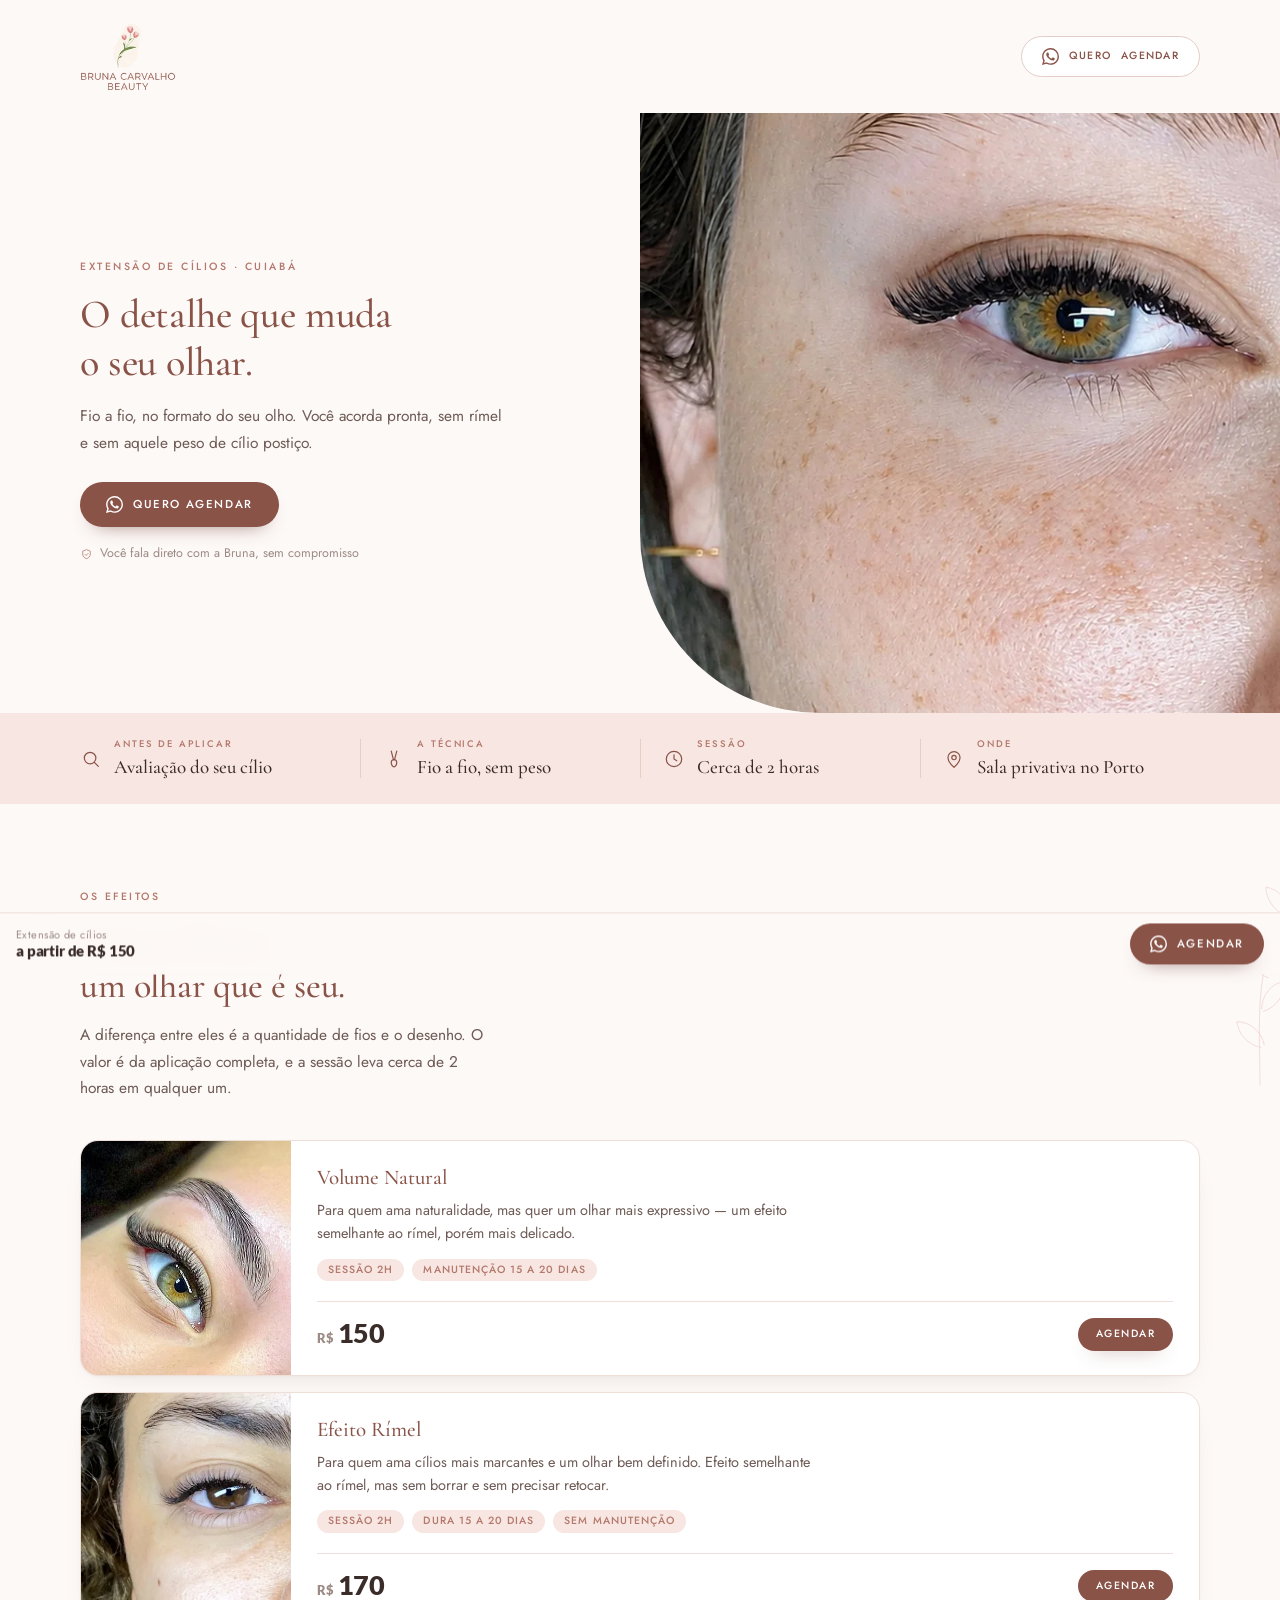
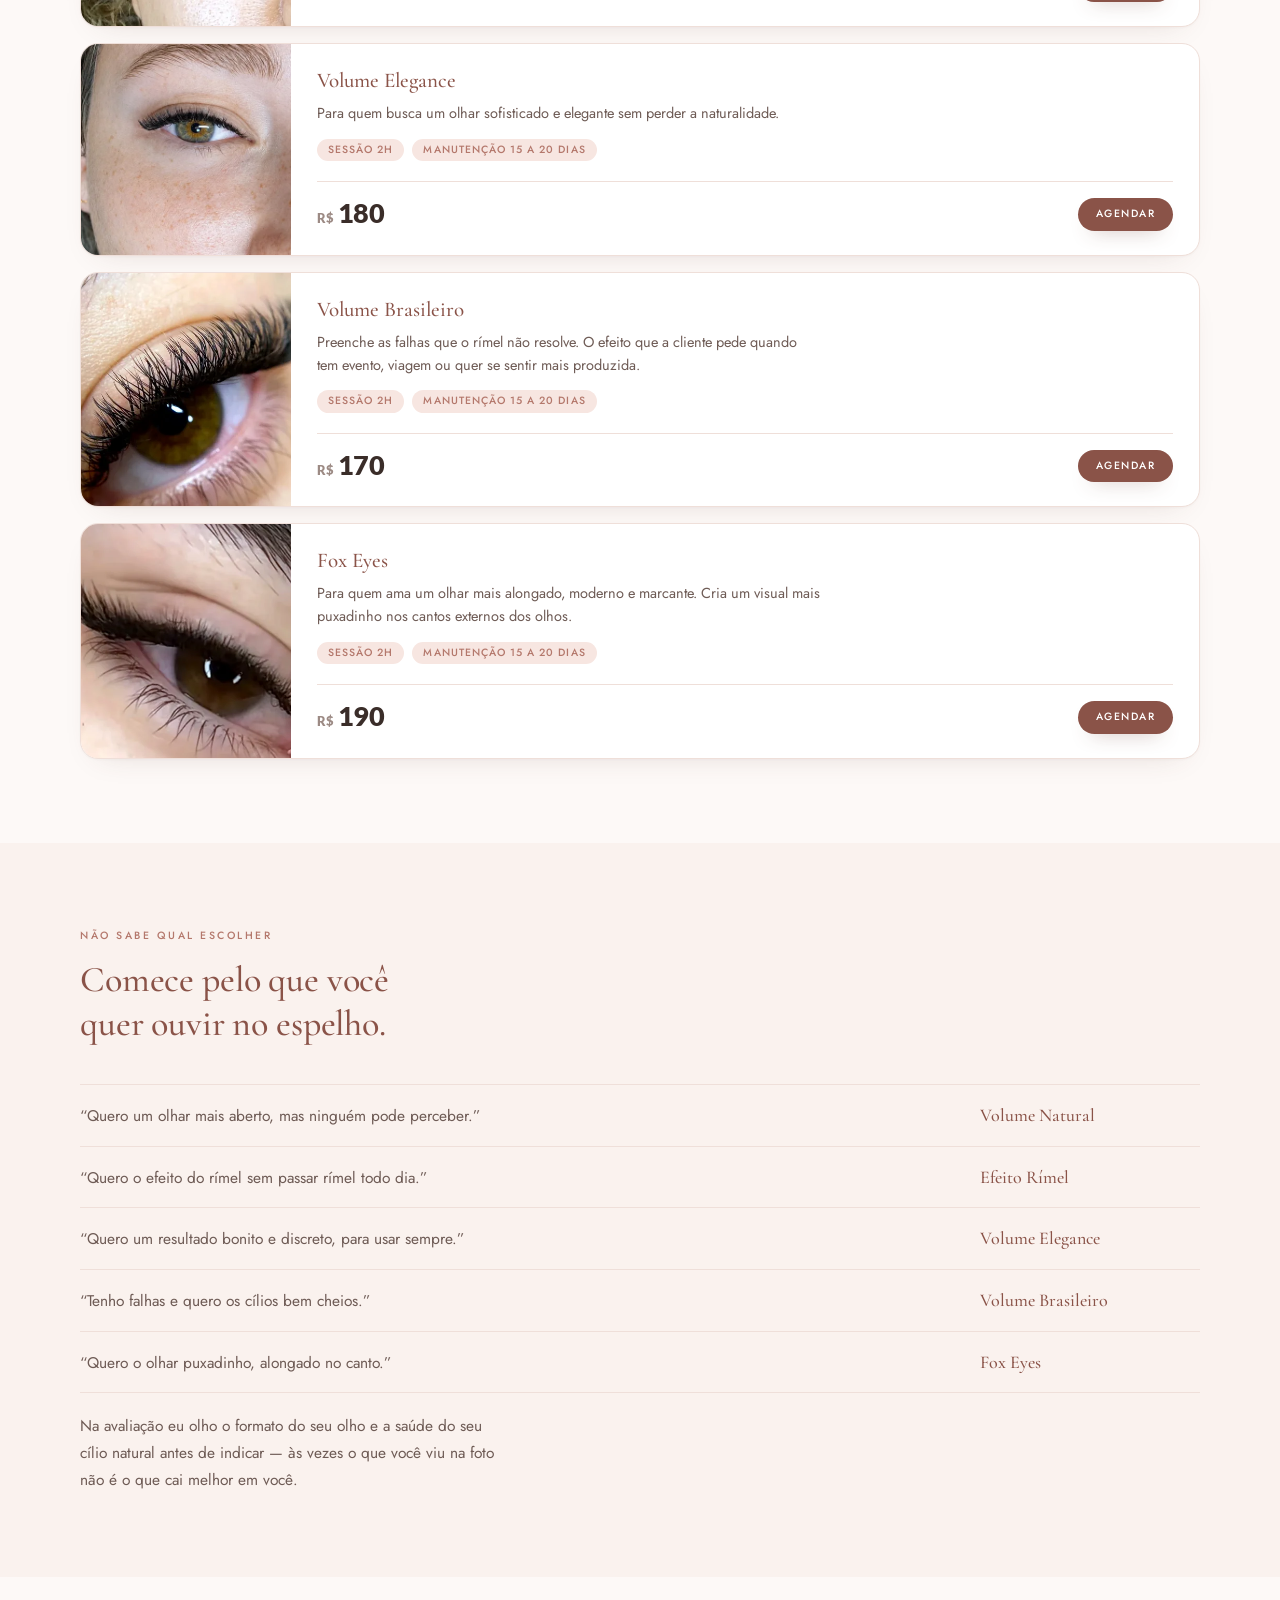
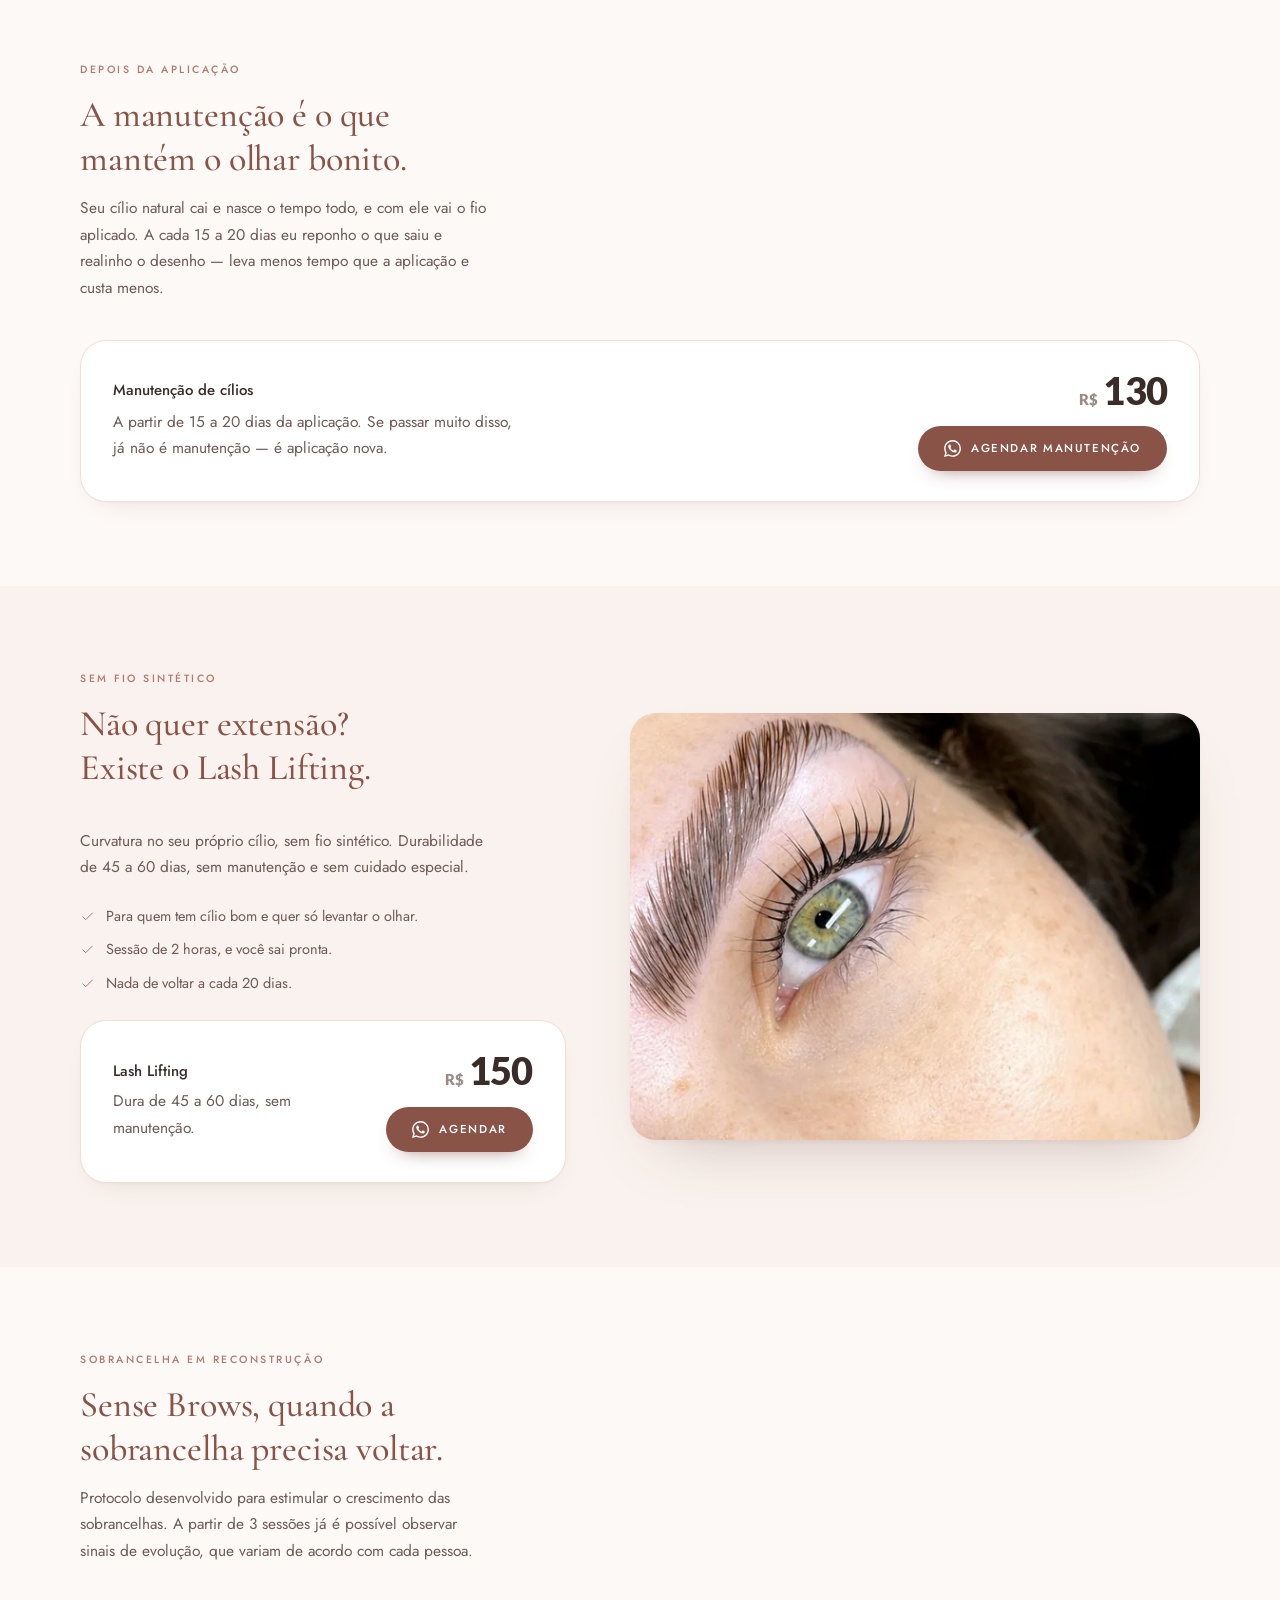
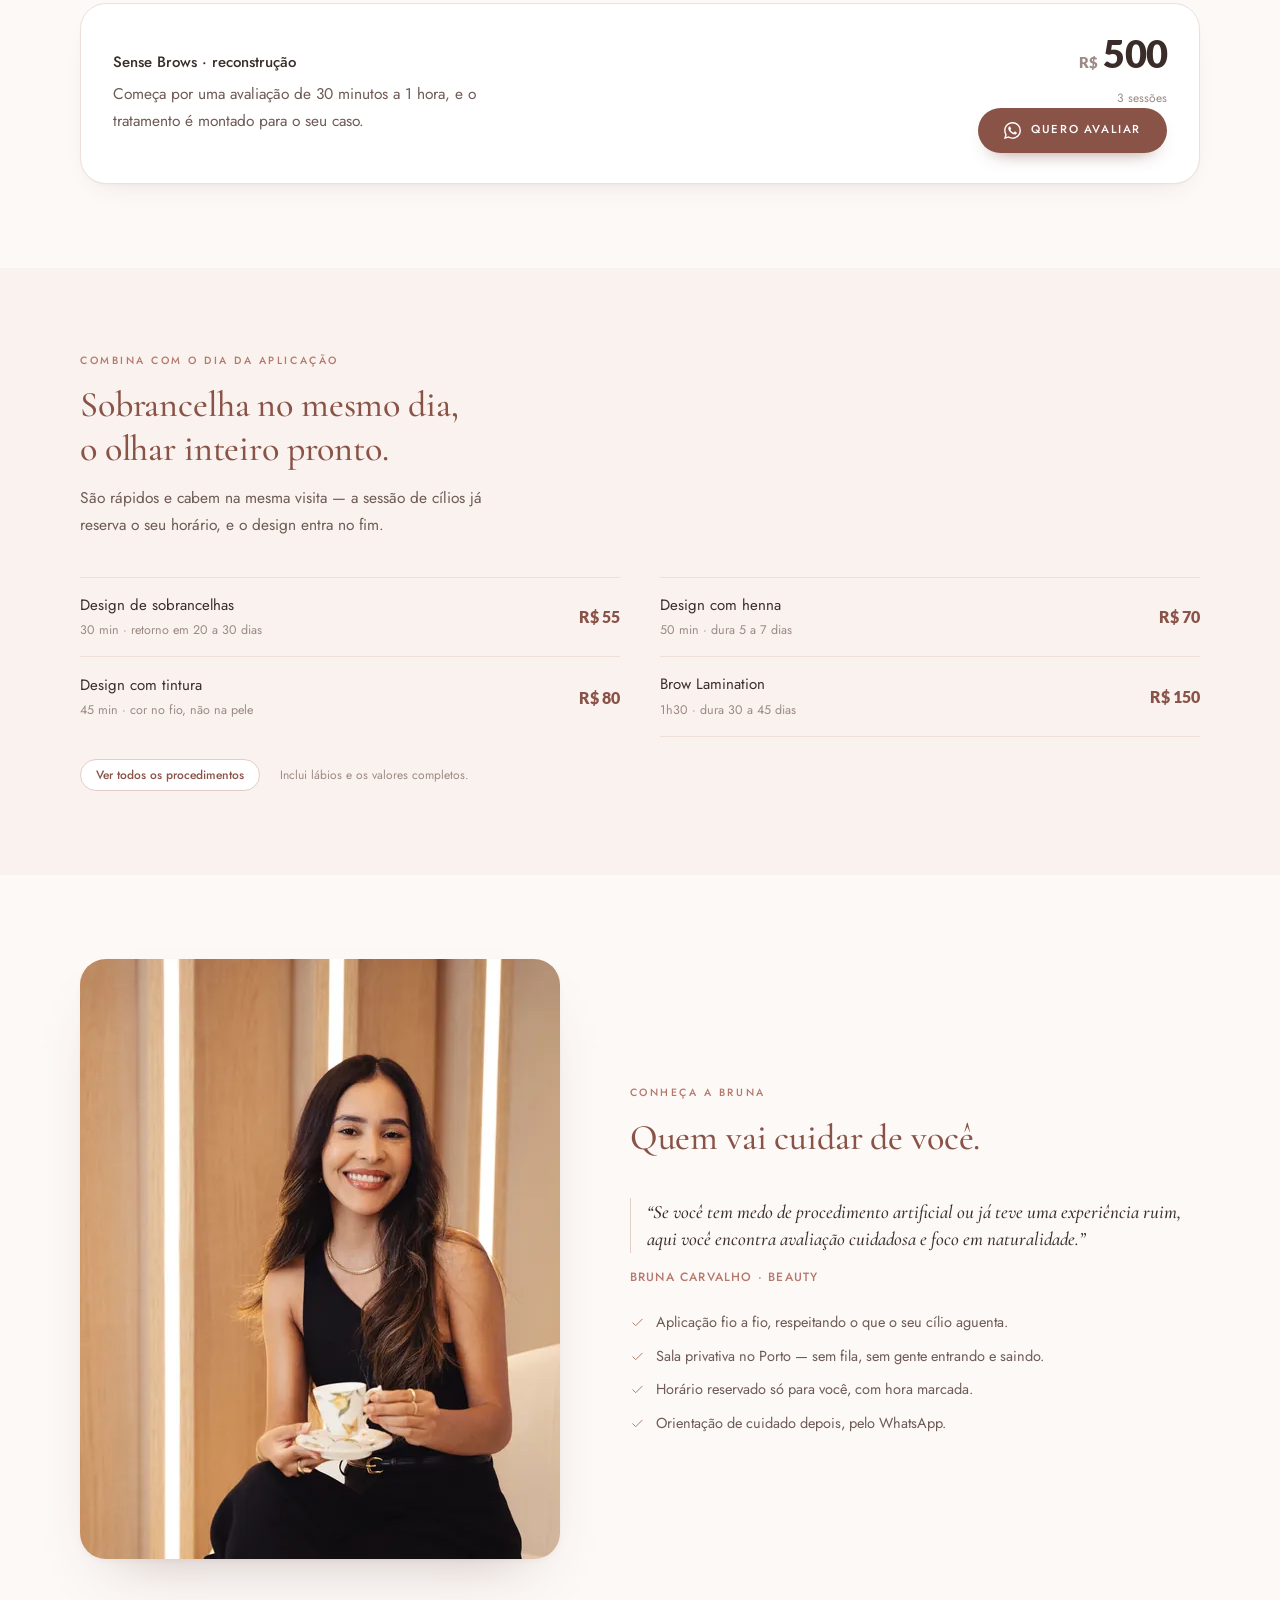
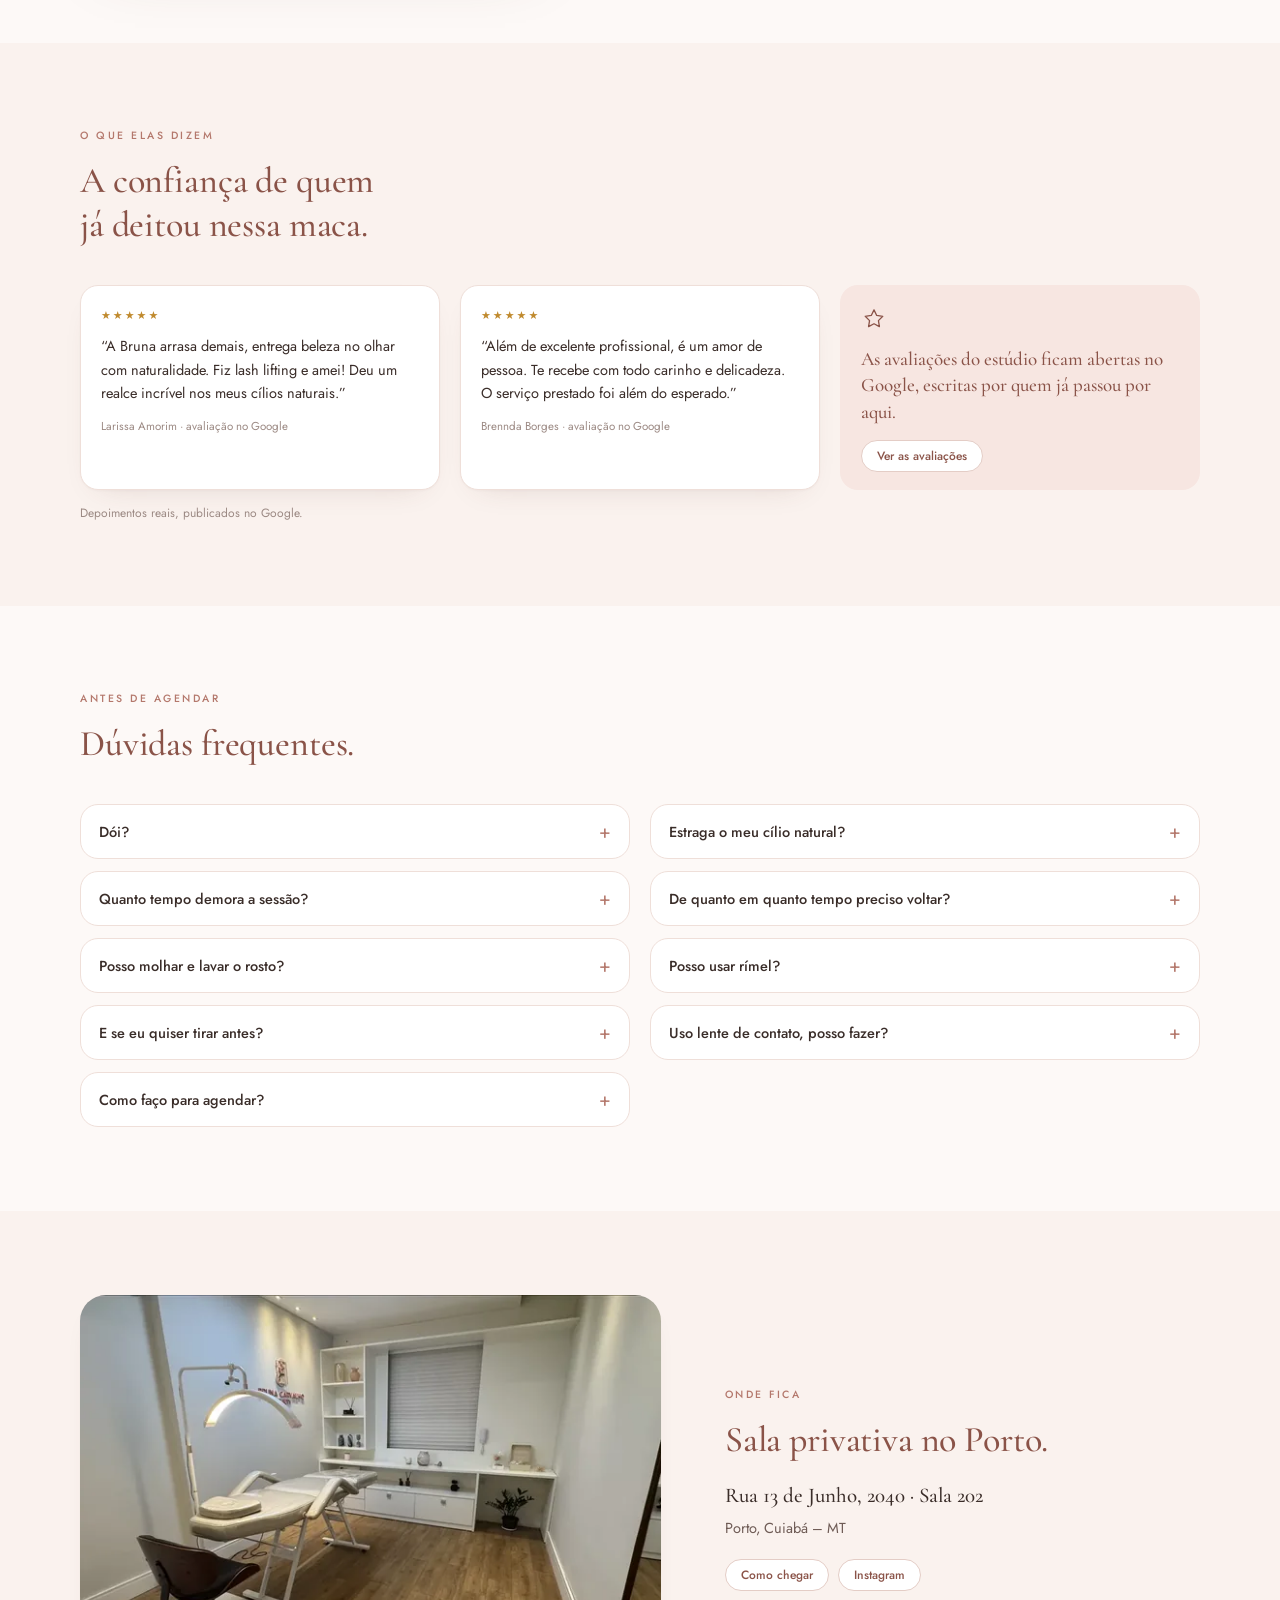
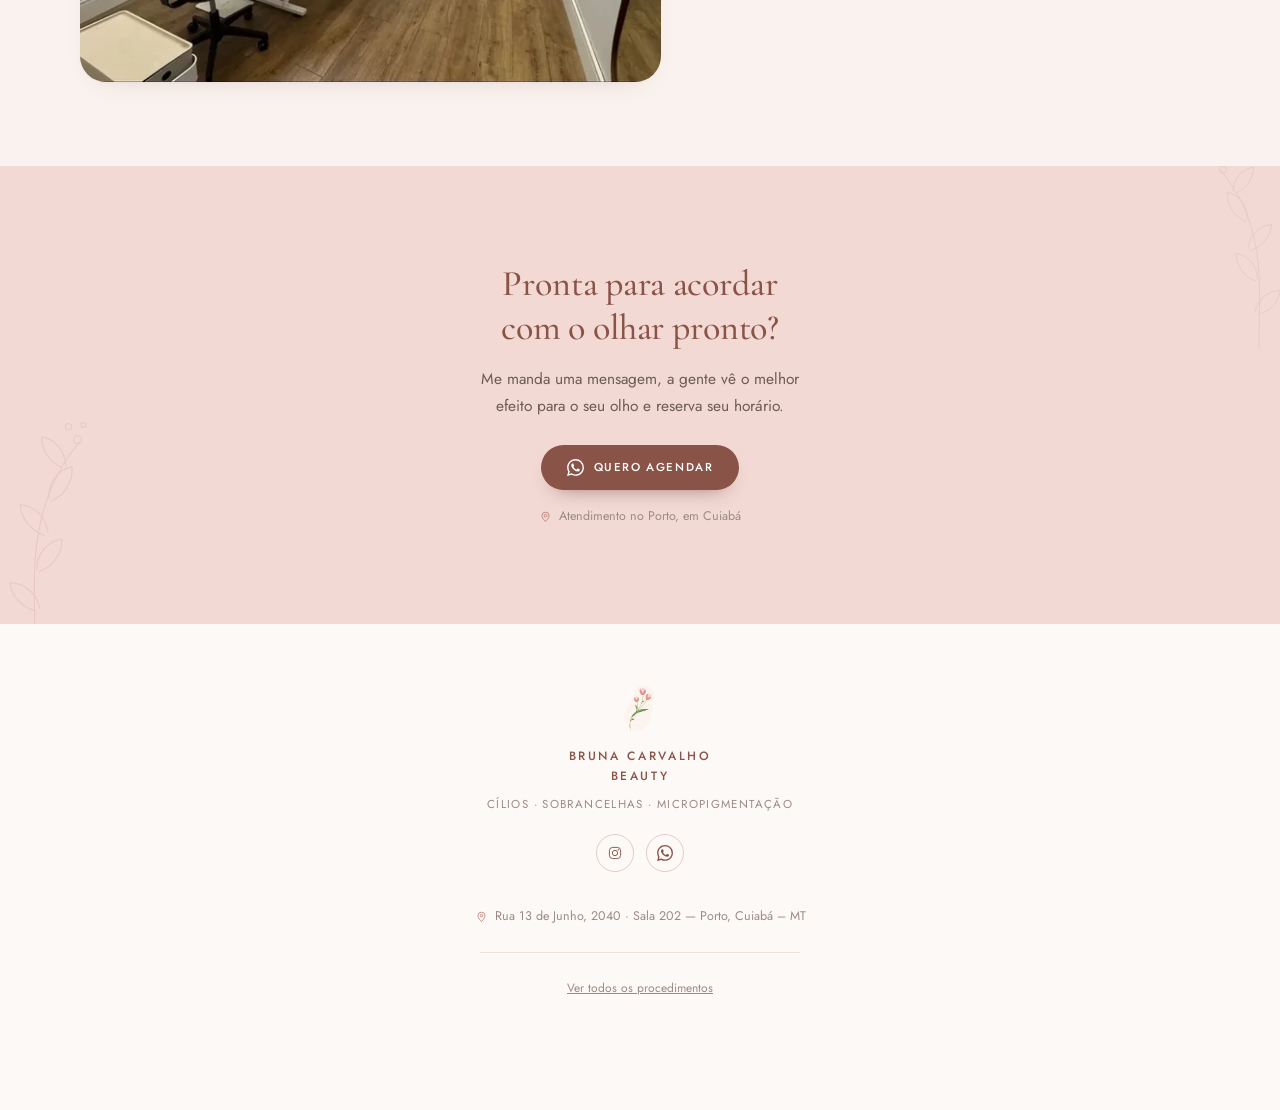
==== commit efaddad5: "Cilios: bloco de escolha empilhado no celular" ====
--- a/cilios/index.html
+++ b/cilios/index.html
@@ -346,11 +346,11 @@
 
 /* escolha do efeito */
 .escolha{display:grid;gap:0;margin-top:4px}
-.escolha div{display:grid;grid-template-columns:1fr auto;gap:10px 18px;align-items:baseline;
-             padding:14px 0;border-top:1px solid var(--line)}
+.escolha div{display:grid;grid-template-columns:1fr;gap:6px;
+             padding:15px 0;border-top:1px solid var(--line)}
 .escolha div:last-child{border-bottom:1px solid var(--line)}
 .escolha .q{font-size:14.5px;color:var(--ink-2)}
-.escolha .r{font-family:var(--serif);font-size:18px;color:var(--deep);white-space:nowrap}
+.escolha .r{font-family:var(--serif);font-size:18px;color:var(--deep)}
 .nota-escolha{margin-top:20px}
 
 /* lista compacta (sobrancelhas complementares) */
@@ -379,7 +379,8 @@
   .ficha .corpo{padding:24px 26px;display:grid;align-content:center}
   .ficha p{max-width:56ch}
   .ficha .pe{margin-top:20px}
-  .escolha div{grid-template-columns:1fr 220px}
+  .escolha div{grid-template-columns:1fr 220px;gap:10px 18px;align-items:baseline}
+  .escolha .r{white-space:nowrap}
   .escolha .q{font-size:15.5px}
   .simples{grid-template-columns:1fr 1fr;gap:0 40px}
   .simples a:nth-child(2){border-top:1px solid var(--line)}
